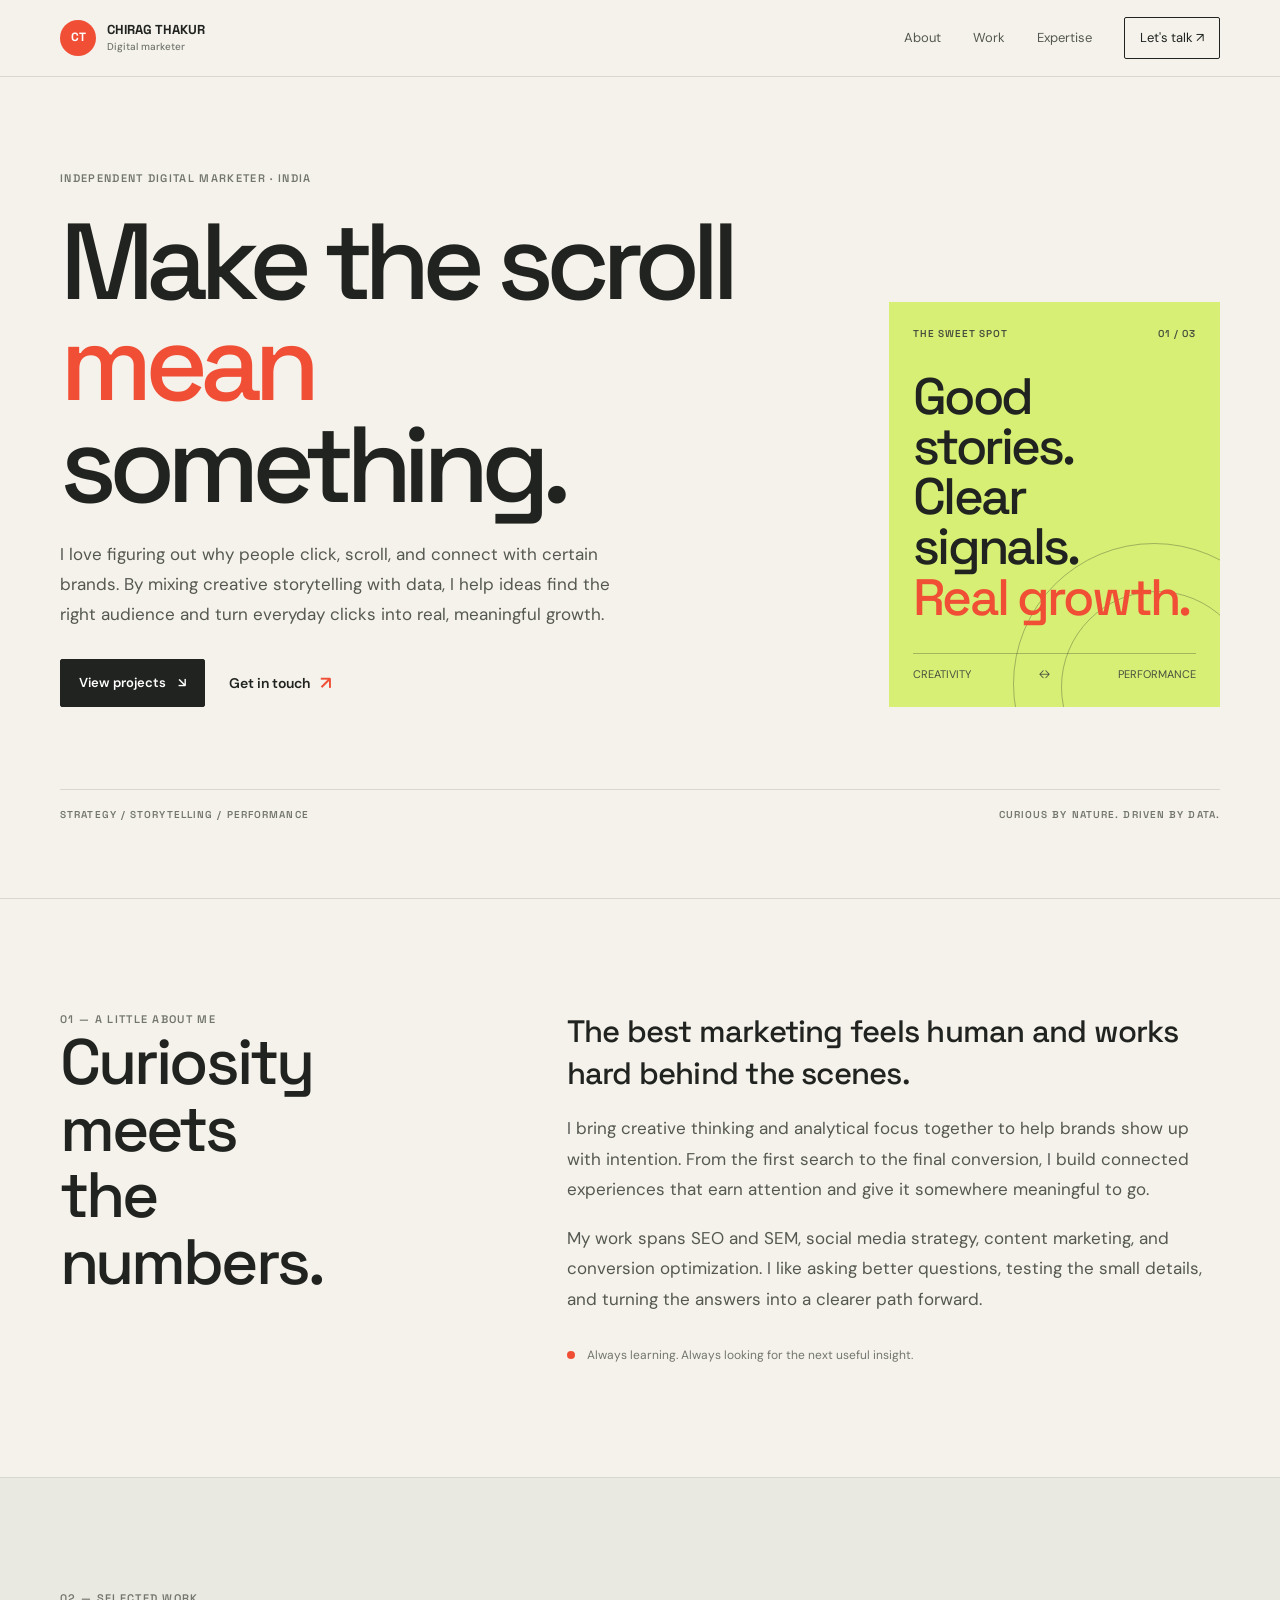
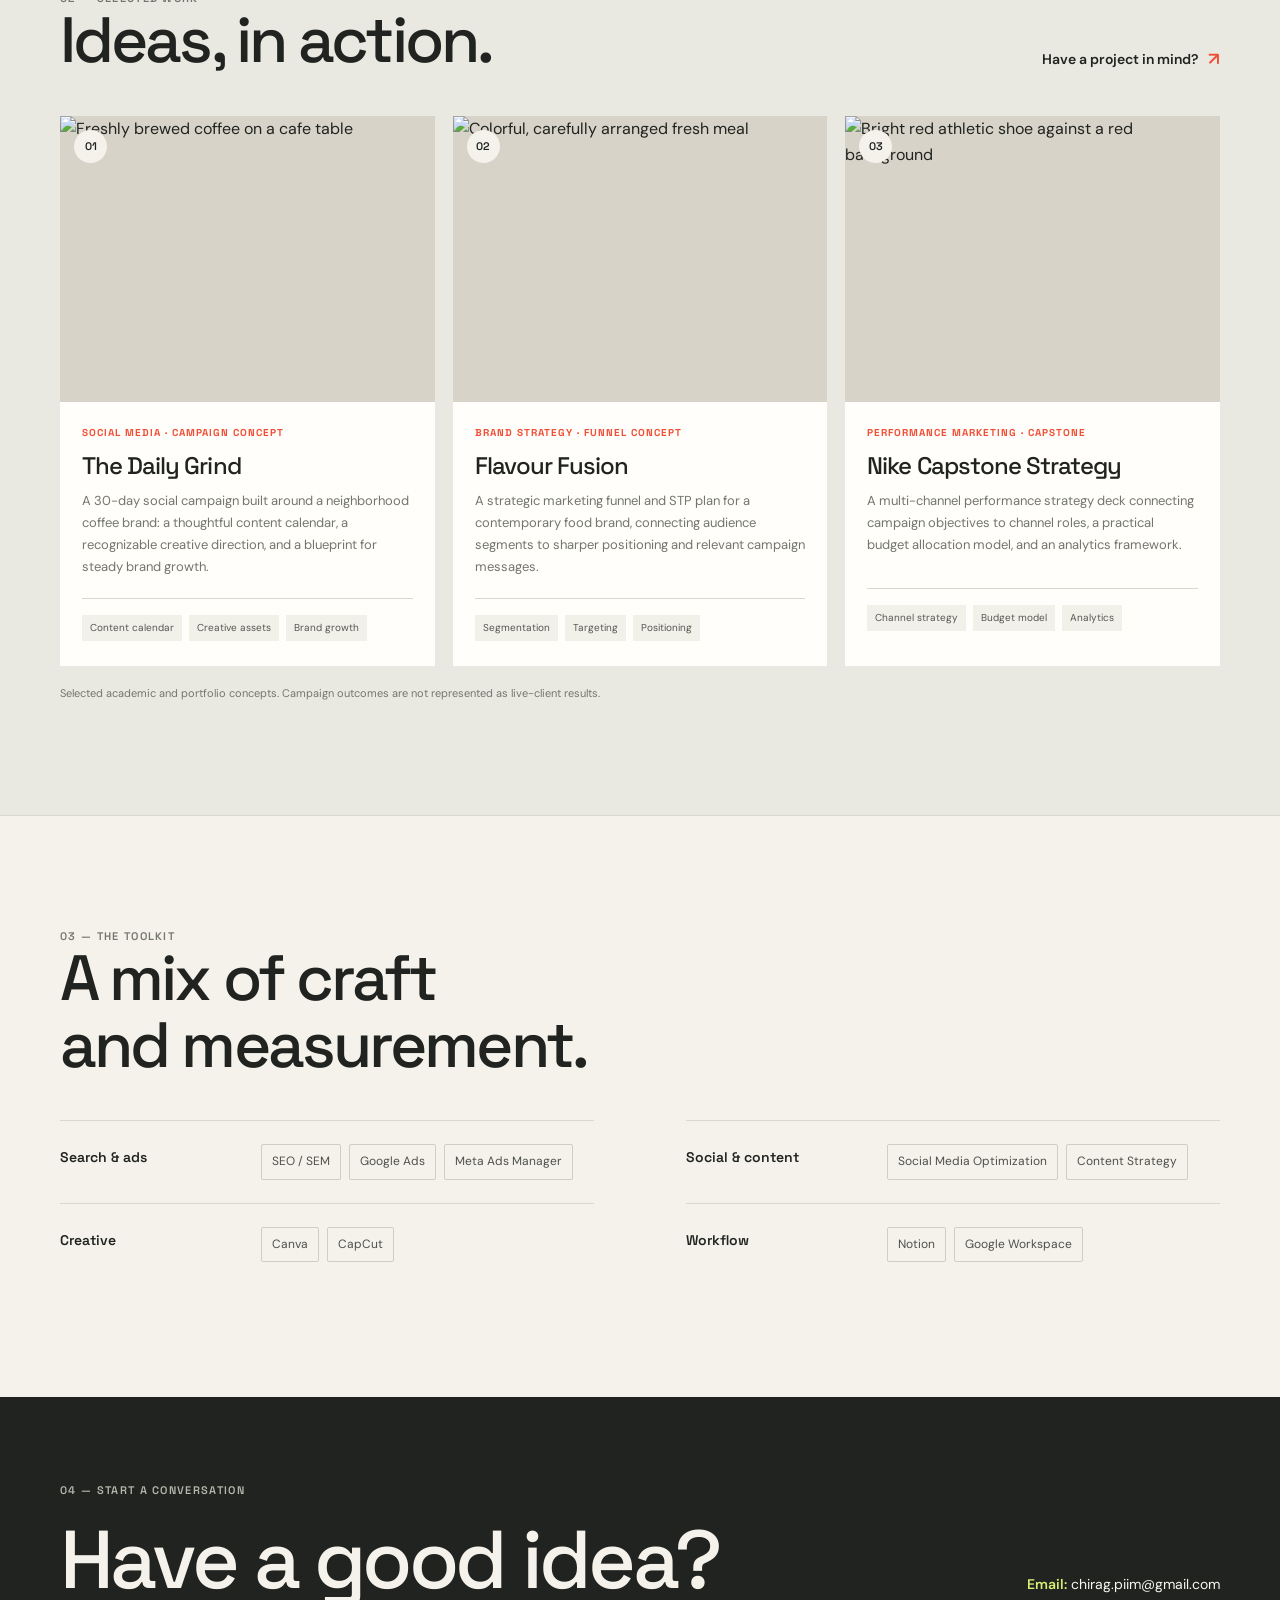
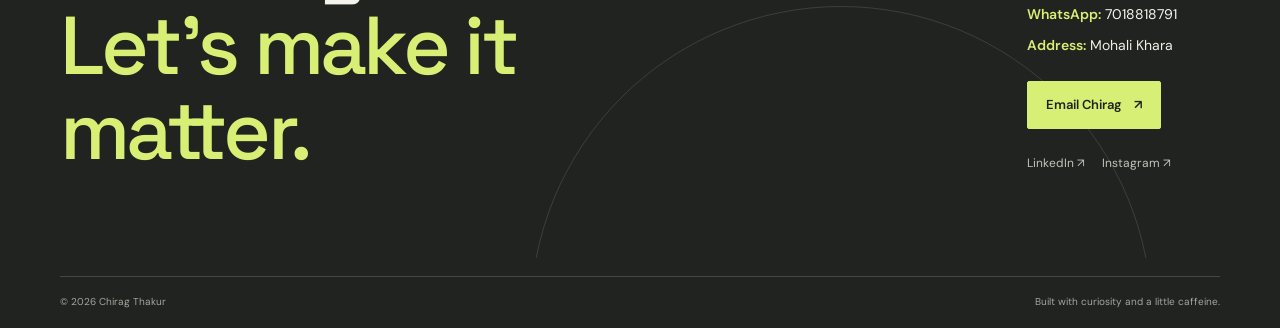
==== index (1).html @ 0dca386b "Add files via upload" ====
<!doctype html>
<html lang="en">
  <head>
    <meta charset="utf-8">
    <meta name="viewport" content="width=device-width, initial-scale=1">
    <meta name="theme-color" content="#f4f2eb">
    <meta name="description" content="Chirag Thakur blends creative storytelling and data to help brands find the right audience and grow.">
    <title>Chirag Thakur — Digital Marketer</title>
    <link rel="preconnect" href="https://fonts.googleapis.com">
    <link rel="preconnect" href="https://fonts.gstatic.com" crossorigin>
    <link href="https://fonts.googleapis.com/css2?family=DM+Sans:wght@400;500;600;700&family=Space+Grotesk:wght@400;500;600;700&display=swap" rel="stylesheet">
    <link rel="preconnect" href="https://images.unsplash.com">
    <style>
      :root {
        color-scheme: light;
        --paper: #f4f2eb;
        --ink: #20231f;
        --muted: #73766e;
        --line: #d9d8cf;
        --coral: #f04f36;
        --green: #d7ef75;
        --white: #fffefa;
        --display: "Space Grotesk", sans-serif;
        --body: "DM Sans", sans-serif;
      }

      * { box-sizing: border-box; }
      html { scroll-behavior: smooth; scroll-padding-top: 92px; }
      body { margin: 0; background: var(--paper); color: var(--ink); font-family: var(--body); font-size: 16px; line-height: 1.6; }
      a { color: inherit; text-decoration: none; }
      a:focus-visible { outline: 2px solid var(--coral); outline-offset: 5px; }
      img { display: block; width: 100%; }
      .wrap { width: min(1160px, calc(100% - 64px)); margin-inline: auto; }
      .eyebrow { margin: 0; color: var(--muted); font-family: var(--display); font-size: 11px; font-weight: 600; letter-spacing: .12em; text-transform: uppercase; }
      .section { padding-block: 112px; border-top: 1px solid var(--line); }
      .section-heading { display: flex; align-items: end; justify-content: space-between; gap: 24px; margin-bottom: 42px; }
      h2, h3, p { margin-top: 0; }
      h2 { margin-bottom: 0; font-family: var(--display); font-size: clamp(38px, 5.5vw, 64px); font-weight: 500; line-height: 1.04; letter-spacing: -.045em; }
      .text-link { display: inline-flex; align-items: center; gap: 10px; font-size: 14px; font-weight: 600; }
      .text-link span { color: var(--coral); font-size: 18px; transition: transform .2s ease; }
      .text-link:hover span { transform: translate(3px, -3px); }

      .site-header { position: sticky; z-index: 5; top: 0; border-bottom: 1px solid var(--line); background: rgb(244 242 235 / 94%); backdrop-filter: blur(14px); }
      .header-inner { min-height: 76px; display: flex; align-items: center; justify-content: space-between; gap: 32px; }
      .brand { display: inline-flex; align-items: center; gap: 11px; font-family: var(--display); font-size: 13px; font-weight: 700; line-height: 1.15; }
      .brand-mark { display: grid; width: 36px; aspect-ratio: 1; place-items: center; border-radius: 50%; background: var(--coral); color: white; font-size: 12px; }
      .brand-name { display: grid; gap: 3px; }
      .brand-name small { color: var(--muted); font-family: var(--body); font-size: 10px; font-weight: 500; }
      .nav { display: flex; align-items: center; gap: 32px; }
      .nav a { color: #555850; font-size: 13px; transition: color .2s ease; }
      .nav a:hover { color: var(--coral); }
      .nav .nav-contact { padding: 10px 15px; border: 1px solid var(--ink); border-radius: 2px; color: var(--ink); }
      .nav .nav-contact:hover { border-color: var(--coral); background: var(--coral); color: white; }

      .hero { padding-block: 93px 75px; }
      .hero-grid { display: grid; grid-template-columns: minmax(0, 1.38fr) minmax(250px, .62fr); align-items: end; gap: 8%; }
      .hero h1 { max-width: 740px; margin: 24px 0 24px; font-family: var(--display); font-size: clamp(58px, 8.5vw, 108px); font-weight: 500; line-height: .94; letter-spacing: -.075em; }
      .hero h1 em { color: var(--coral); font-style: normal; }
      .hero-copy { max-width: 570px; margin-bottom: 30px; color: #555850; font-size: 17px; line-height: 1.75; }
      .hero-actions { display: flex; flex-wrap: wrap; align-items: center; gap: 24px; }
      .button { display: inline-flex; min-height: 48px; align-items: center; justify-content: center; gap: 12px; padding: 0 18px; border: 1px solid var(--ink); border-radius: 2px; font-size: 13px; font-weight: 600; transition: background .2s ease, color .2s ease, border-color .2s ease; }
      .button-primary { border-color: var(--ink); background: var(--ink); color: white; }
      .button-primary:hover { border-color: var(--coral); background: var(--coral); }
      .hero-aside { position: relative; min-height: 330px; display: flex; flex-direction: column; justify-content: space-between; overflow: hidden; padding: 24px; background: var(--green); }
      .hero-aside::after { position: absolute; right: -75px; bottom: -118px; width: 280px; height: 280px; border: 1px solid rgb(32 35 31 / 30%); border-radius: 50%; content: ""; }
      .hero-aside::before { position: absolute; right: -33px; bottom: -76px; width: 190px; height: 190px; border: 1px solid rgb(32 35 31 / 30%); border-radius: 50%; content: ""; }
      .aside-top { position: relative; z-index: 1; display: flex; justify-content: space-between; color: #4a4f3d; font-family: var(--display); font-size: 10px; font-weight: 600; letter-spacing: .08em; }
      .orbit-copy { position: relative; z-index: 1; margin: 30px 0; font-family: var(--display); font-size: clamp(36px, 4vw, 52px); font-weight: 500; line-height: .98; letter-spacing: -.055em; }
      .orbit-copy span { color: var(--coral); }
      .aside-bottom { position: relative; z-index: 1; display: flex; align-items: center; justify-content: space-between; gap: 12px; border-top: 1px solid rgb(32 35 31 / 28%); padding-top: 12px; color: #4a4f3d; font-size: 11px; }
      .hero-foot { display: flex; justify-content: space-between; gap: 20px; margin-top: 82px; padding-top: 17px; border-top: 1px solid var(--line); color: var(--muted); font-family: var(--display); font-size: 10px; font-weight: 600; letter-spacing: .11em; }
      .hero-foot span:last-child { text-align: right; }

      .about-grid { display: grid; grid-template-columns: .72fr 1.28fr; gap: 12%; }
      .about-copy { max-width: 650px; }
      .about-copy p { margin-bottom: 18px; color: #555850; font-size: 17px; line-height: 1.8; }
      .about-copy p:first-child { color: var(--ink); font-family: var(--display); font-size: clamp(23px, 2.6vw, 31px); font-weight: 500; line-height: 1.35; letter-spacing: -.025em; }
      .about-note { display: flex; align-items: center; gap: 12px; margin-top: 31px; color: var(--muted); font-size: 12px; }
      .about-note i { width: 8px; height: 8px; border-radius: 50%; background: var(--coral); }

      .projects { background: #eae9e1; }
      .project-grid { display: grid; grid-template-columns: repeat(3, minmax(0, 1fr)); gap: 18px; }
      .project-card { min-width: 0; background: var(--white); }
      .project-image { position: relative; overflow: hidden; aspect-ratio: 1.31; background: #d7d3c8; }
      .project-image img { height: 100%; object-fit: cover; transition: transform .55s cubic-bezier(.2,.75,.3,1); }
      .project-card:hover .project-image img { transform: scale(1.04); }
      .project-index { position: absolute; top: 14px; left: 14px; display: grid; width: 33px; aspect-ratio: 1; place-items: center; border-radius: 50%; background: var(--paper); font-family: var(--display); font-size: 11px; font-weight: 600; }
      .project-content { padding: 23px 22px 25px; }
      .project-type { margin: 0 0 11px; color: var(--coral); font-family: var(--display); font-size: 10px; font-weight: 700; letter-spacing: .1em; text-transform: uppercase; }
      .project-content h3 { margin-bottom: 9px; font-family: var(--display); font-size: 24px; font-weight: 500; line-height: 1.2; letter-spacing: -.04em; }
      .project-content > p:not(.project-type) { min-height: 78px; margin-bottom: 20px; color: var(--muted); font-size: 13px; line-height: 1.7; }
      .project-tags { display: flex; flex-wrap: wrap; gap: 7px; padding-top: 16px; border-top: 1px solid var(--line); }
      .project-tags span { padding: 5px 8px; background: #f1f0e9; color: #555850; font-size: 10px; }
      .project-disclaimer { margin: 19px 0 0; color: var(--muted); font-size: 11px; }

      .skills-grid { display: grid; grid-template-columns: repeat(2, minmax(0, 1fr)); column-gap: 8%; }
      .skill-group { display: grid; grid-template-columns: minmax(115px, .55fr) 1fr; gap: 18px; padding: 23px 0; border-top: 1px solid var(--line); }
      .skill-group h3 { margin: 2px 0 0; font-family: var(--display); font-size: 14px; font-weight: 600; }
      .skill-tags { display: flex; flex-wrap: wrap; gap: 8px; }
      .skill-tags span { padding: 7px 10px; border: 1px solid #cecec5; border-radius: 2px; color: #4d5149; font-size: 12px; }

      .contact { position: relative; overflow: hidden; padding-block: 85px; background: var(--ink); color: var(--paper); }
      .contact-inner { position: relative; z-index: 1; display: grid; grid-template-columns: 1fr auto; align-items: end; gap: 40px; }
      .contact .eyebrow { color: #b5b8ad; }
      .contact h2 { max-width: 720px; margin-top: 18px; font-size: clamp(46px, 7vw, 82px); }
      .contact h2 em { color: var(--green); font-style: normal; }
      .contact-side { display: grid; justify-items: start; gap: 25px; }
      .contact-details { display: grid; gap: 8px; color: #edf0e5; font-size: 14px; }
      .contact-details p { margin: 0; }
      .contact-details strong { color: var(--green); font-weight: 600; }
      .contact-details a { color: #f7f8f1; }
      .contact-details a:hover { color: var(--green); }
      .contact .button { border-color: var(--green); background: var(--green); color: var(--ink); }
      .contact .button:hover { border-color: white; background: white; }
      .social-links { display: flex; gap: 17px; }
      .social-links a { color: #c1c3bb; font-size: 12px; }
      .social-links a:hover { color: var(--green); }
      .contact::after { position: absolute; right: 10%; bottom: -370px; width: 620px; height: 620px; border: 1px solid rgb(244 242 235 / 13%); border-radius: 50%; content: ""; }
      .site-footer { padding-block: 18px; background: var(--ink); color: #a4a79f; }
      .footer-inner { display: flex; justify-content: space-between; gap: 20px; border-top: 1px solid #454841; padding-top: 17px; font-size: 10px; }
      .footer-inner p { margin-bottom: 0; }

      @media (max-width: 800px) {
        .wrap { width: min(100% - 40px, 620px); }
        .section { padding-block: 82px; }
        .hero { padding-top: 72px; }
        .hero-grid { grid-template-columns: 1fr; gap: 48px; }
        .hero-aside { min-height: 250px; }
        .hero-foot { margin-top: 57px; }
        .about-grid { grid-template-columns: 1fr; gap: 30px; }
        .project-grid { grid-template-columns: 1fr; gap: 16px; }
        .project-card { display: grid; grid-template-columns: .9fr 1.1fr; }
        .project-image { height: 100%; min-height: 250px; aspect-ratio: auto; }
        .project-content > p:not(.project-type) { min-height: 0; }
        .skills-grid { column-gap: 28px; }
        .skill-group { grid-template-columns: 1fr; gap: 12px; }
        .contact-inner { grid-template-columns: 1fr; gap: 32px; }
      }

      @media (max-width: 540px) {
        .wrap { width: calc(100% - 36px); }
        .header-inner { min-height: 68px; }
        .nav { gap: 16px; }
        .nav a { font-size: 11px; }
        .nav a:nth-child(1), .nav a:nth-child(2) { display: none; }
        .nav .nav-contact { padding: 8px 11px; }
        .hero { padding-top: 59px; }
        .hero h1 { font-size: clamp(55px, 15vw, 76px); }
        .hero-copy { font-size: 15px; }
        .hero-foot { font-size: 8px; }
        .section-heading { align-items: start; flex-direction: column; gap: 17px; margin-bottom: 29px; }
        .project-card { grid-template-columns: 1fr; }
        .project-image { min-height: 0; aspect-ratio: 1.5; }
        .project-content { padding: 19px; }
        .skills-grid { grid-template-columns: 1fr; }
        .skill-group { grid-template-columns: minmax(100px, .55fr) 1fr; gap: 14px; }
        .contact { padding-block: 68px; }
        .footer-inner { flex-direction: column; gap: 6px; }
      }

      @media (prefers-reduced-motion: reduce) {
        *, *::before, *::after { scroll-behavior: auto !important; transition-duration: .01ms !important; }
      }
    </style>
  </head>
  <body>
    <header class="site-header">
      <div class="wrap header-inner">
        <a class="brand" href="#top" aria-label="Chirag Thakur, home">
          <span class="brand-mark">CT</span>
          <span class="brand-name">CHIRAG THAKUR<small>Digital marketer</small></span>
        </a>
        <nav class="nav" aria-label="Main navigation">
          <a href="#about">About</a>
          <a href="#work">Work</a>
          <a href="#skills">Expertise</a>
          <a class="nav-contact" href="#contact">Let's talk <span aria-hidden="true">↗</span></a>
        </nav>
      </div>
    </header>

    <main id="top">
      <section class="wrap hero" aria-labelledby="hero-title">
        <div class="hero-grid">
          <div>
            <p class="eyebrow">Independent digital marketer · India</p>
            <h1 id="hero-title">Make the scroll <em>mean</em> something.</h1>
            <p class="hero-copy">I love figuring out why people click, scroll, and connect with certain brands. By mixing creative storytelling with data, I help ideas find the right audience and turn everyday clicks into real, meaningful growth.</p>
            <div class="hero-actions">
              <a class="button button-primary" href="#work">View projects <span aria-hidden="true">↘</span></a>
              <a class="text-link" href="#contact">Get in touch <span aria-hidden="true">↗</span></a>
            </div>
          </div>
          <aside class="hero-aside" aria-label="Creative strategy and measurable growth">
            <div class="aside-top"><span>THE SWEET SPOT</span><span>01 / 03</span></div>
            <p class="orbit-copy">Good stories.<br>Clear signals.<br><span>Real growth.</span></p>
            <div class="aside-bottom"><span>CREATIVITY</span><span>↔</span><span>PERFORMANCE</span></div>
          </aside>
        </div>
        <div class="hero-foot"><span>STRATEGY / STORYTELLING / PERFORMANCE</span><span>CURIOUS BY NATURE. DRIVEN BY DATA.</span></div>
      </section>

      <section class="section" id="about" aria-labelledby="about-title">
        <div class="wrap about-grid">
          <div>
            <p class="eyebrow">01 — A little about me</p>
            <h2 id="about-title">Curiosity meets<br>the numbers.</h2>
          </div>
          <div class="about-copy">
            <p>The best marketing feels human and works hard behind the scenes.</p>
            <p>I bring creative thinking and analytical focus together to help brands show up with intention. From the first search to the final conversion, I build connected experiences that earn attention and give it somewhere meaningful to go.</p>
            <p>My work spans SEO and SEM, social media strategy, content marketing, and conversion optimization. I like asking better questions, testing the small details, and turning the answers into a clearer path forward.</p>
            <div class="about-note"><i aria-hidden="true"></i> Always learning. Always looking for the next useful insight.</div>
          </div>
        </div>
      </section>

      <section class="section projects" id="work" aria-labelledby="work-title">
        <div class="wrap">
          <div class="section-heading">
            <div><p class="eyebrow">02 — Selected work</p><h2 id="work-title">Ideas, in action.</h2></div>
            <a class="text-link" href="#contact">Have a project in mind? <span aria-hidden="true">↗</span></a>
          </div>
          <div class="project-grid">
            <article class="project-card">
              <div class="project-image">
                <img src="https://images.unsplash.com/photo-1442512595331-e89e73853f31?auto=format&amp;fit=crop&amp;w=1000&amp;q=85" alt="Freshly brewed coffee on a cafe table" loading="lazy">
                <span class="project-index">01</span>
              </div>
              <div class="project-content">
                <p class="project-type">Social media · Campaign concept</p>
                <h3>The Daily Grind</h3>
                <p>A 30-day social campaign built around a neighborhood coffee brand: a thoughtful content calendar, a recognizable creative direction, and a blueprint for steady brand growth.</p>
                <div class="project-tags"><span>Content calendar</span><span>Creative assets</span><span>Brand growth</span></div>
              </div>
            </article>
            <article class="project-card">
              <div class="project-image">
                <img src="https://images.unsplash.com/photo-1546069901-ba9599a7e63c?auto=format&amp;fit=crop&amp;w=1000&amp;q=85" alt="Colorful, carefully arranged fresh meal" loading="lazy">
                <span class="project-index">02</span>
              </div>
              <div class="project-content">
                <p class="project-type">Brand strategy · Funnel concept</p>
                <h3>Flavour Fusion</h3>
                <p>A strategic marketing funnel and STP plan for a contemporary food brand, connecting audience segments to sharper positioning and relevant campaign messages.</p>
                <div class="project-tags"><span>Segmentation</span><span>Targeting</span><span>Positioning</span></div>
              </div>
            </article>
            <article class="project-card">
              <div class="project-image">
                <img src="https://images.unsplash.com/photo-1542291026-7eec264c27ff?auto=format&amp;fit=crop&amp;w=1000&amp;q=85" alt="Bright red athletic shoe against a red background" loading="lazy">
                <span class="project-index">03</span>
              </div>
              <div class="project-content">
                <p class="project-type">Performance marketing · Capstone</p>
                <h3>Nike Capstone Strategy</h3>
                <p>A multi-channel performance strategy deck connecting campaign objectives to channel roles, a practical budget allocation model, and an analytics framework.</p>
                <div class="project-tags"><span>Channel strategy</span><span>Budget model</span><span>Analytics</span></div>
              </div>
            </article>
          </div>
          <p class="project-disclaimer">Selected academic and portfolio concepts. Campaign outcomes are not represented as live-client results.</p>
        </div>
      </section>

      <section class="section" id="skills" aria-labelledby="skills-title">
        <div class="wrap">
          <div class="section-heading">
            <div><p class="eyebrow">03 — The toolkit</p><h2 id="skills-title">A mix of craft<br>and measurement.</h2></div>
          </div>
          <div class="skills-grid">
            <div class="skill-group"><h3>Search &amp; ads</h3><div class="skill-tags"><span>SEO / SEM</span><span>Google Ads</span><span>Meta Ads Manager</span></div></div>
            <div class="skill-group"><h3>Social &amp; content</h3><div class="skill-tags"><span>Social Media Optimization</span><span>Content Strategy</span></div></div>
            <div class="skill-group"><h3>Creative</h3><div class="skill-tags"><span>Canva</span><span>CapCut</span></div></div>
            <div class="skill-group"><h3>Workflow</h3><div class="skill-tags"><span>Notion</span><span>Google Workspace</span></div></div>
          </div>
        </div>
      </section>

      <section class="contact" id="contact" aria-labelledby="contact-title">
        <div class="wrap contact-inner">
          <div>
            <p class="eyebrow">04 — Start a conversation</p>
            <h2 id="contact-title">Have a good idea?<br><em>Let's make it matter.</em></h2>
          </div>
          <div class="contact-side">
            <div class="contact-details" aria-label="Contact details">
              <p><strong>Email:</strong> <a href="mailto:chirag.piim@gmail.com">chirag.piim@gmail.com</a></p>
              <p><strong>WhatsApp:</strong> <a href="https://wa.me/917018818791" target="_blank" rel="noreferrer">7018818791</a></p>
              <p><strong>Address:</strong> Mohali Khara</p>
            </div>
            <a class="button" href="mailto:chirag.piim@gmail.com">Email Chirag <span aria-hidden="true">↗</span></a>
            <div class="social-links" aria-label="Social profiles">
              <a href="https://www.linkedin.com/" target="_blank" rel="noreferrer">LinkedIn ↗</a>
              <a href="https://www.instagram.com/" target="_blank" rel="noreferrer">Instagram ↗</a>
            </div>
          </div>
        </div>
      </section>
    </main>

    <footer class="site-footer">
      <div class="wrap footer-inner"><p>© <span id="year">2026</span> Chirag Thakur</p><p>Built with curiosity and a little caffeine.</p></div>
    </footer>
  </body>
</html>
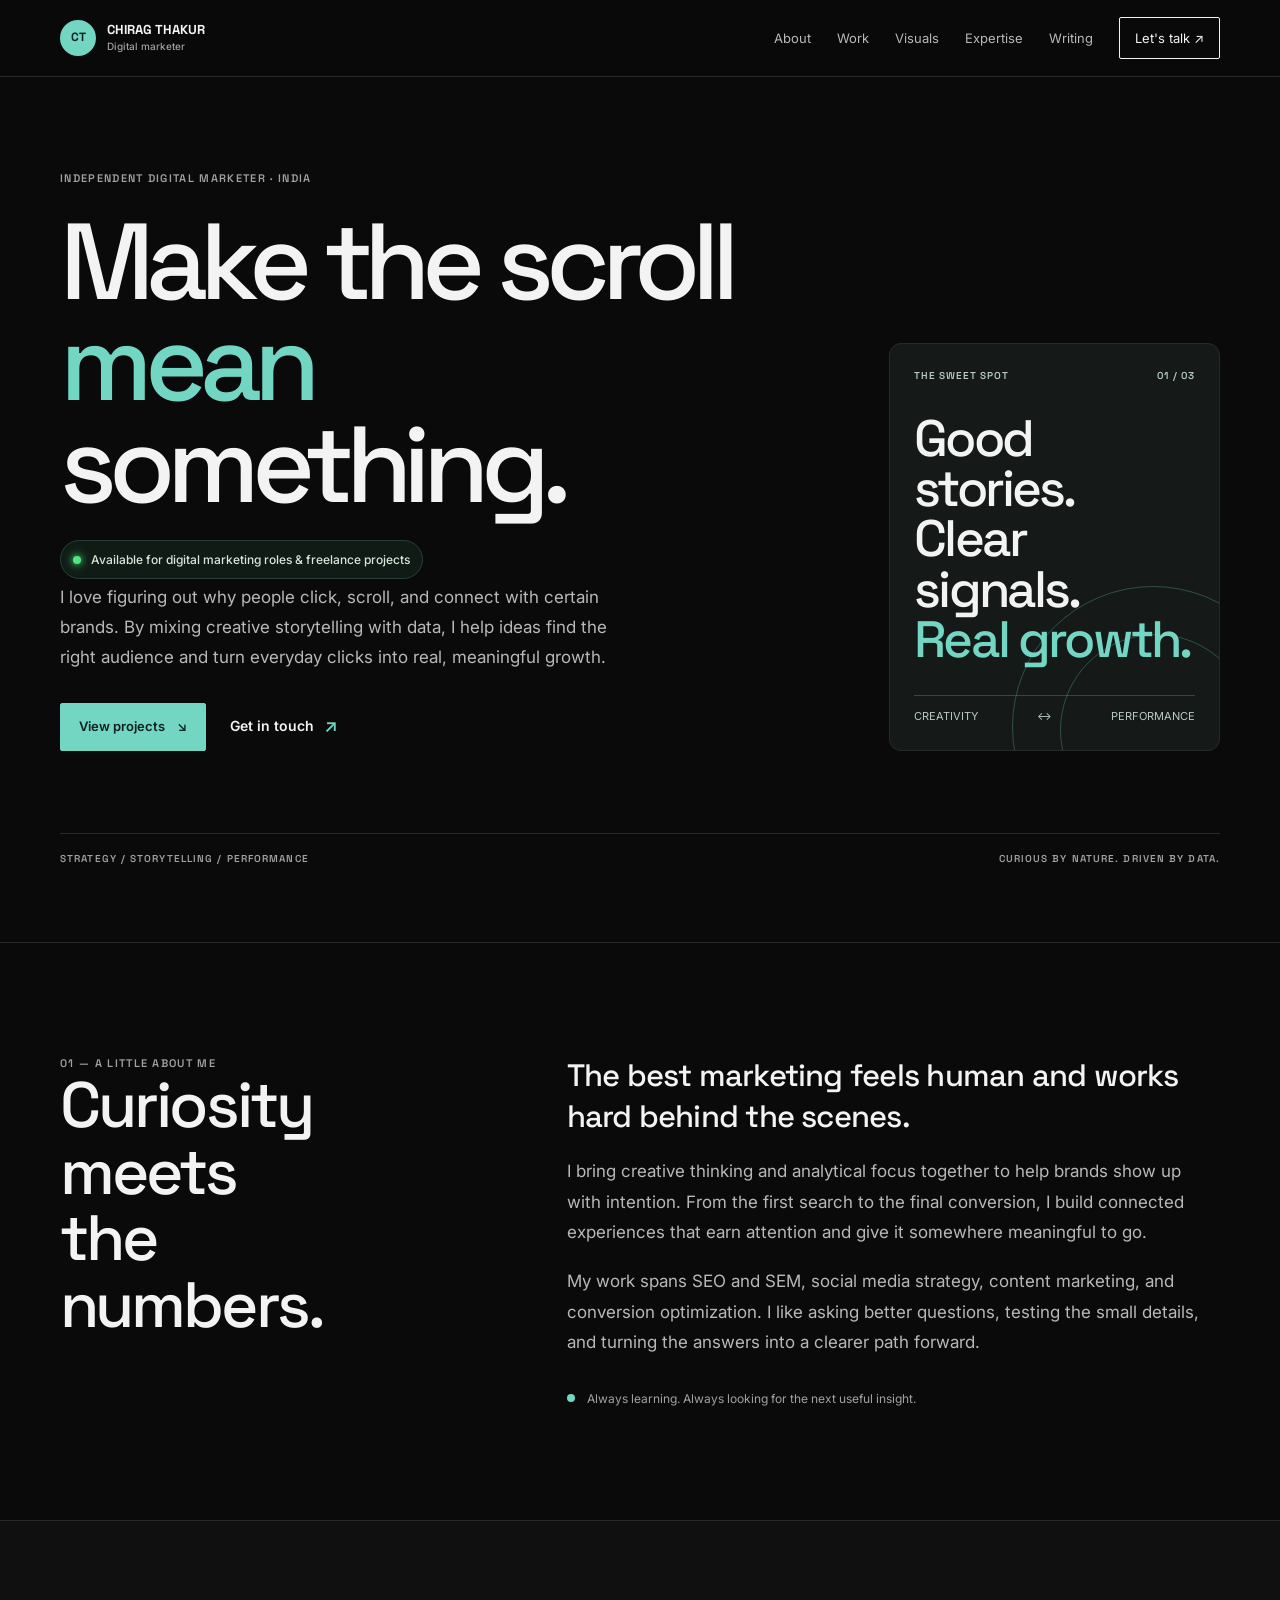
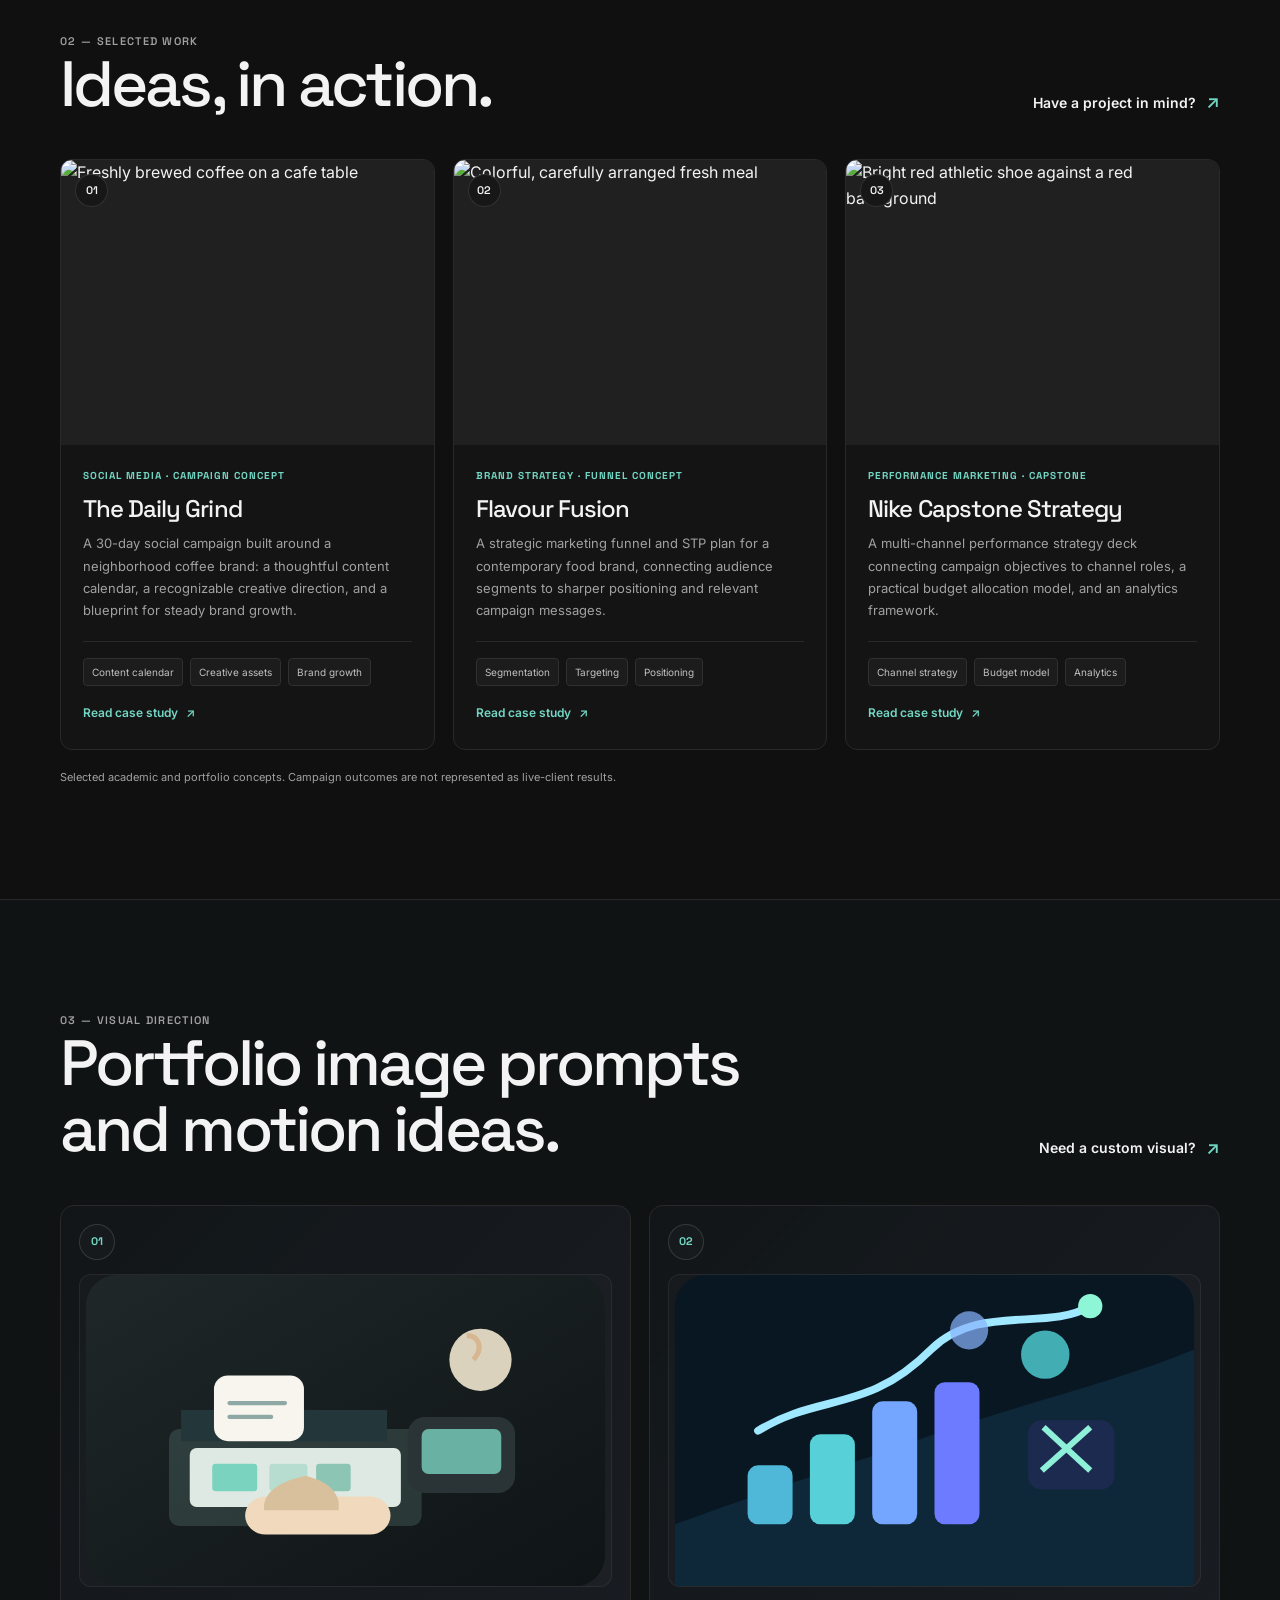
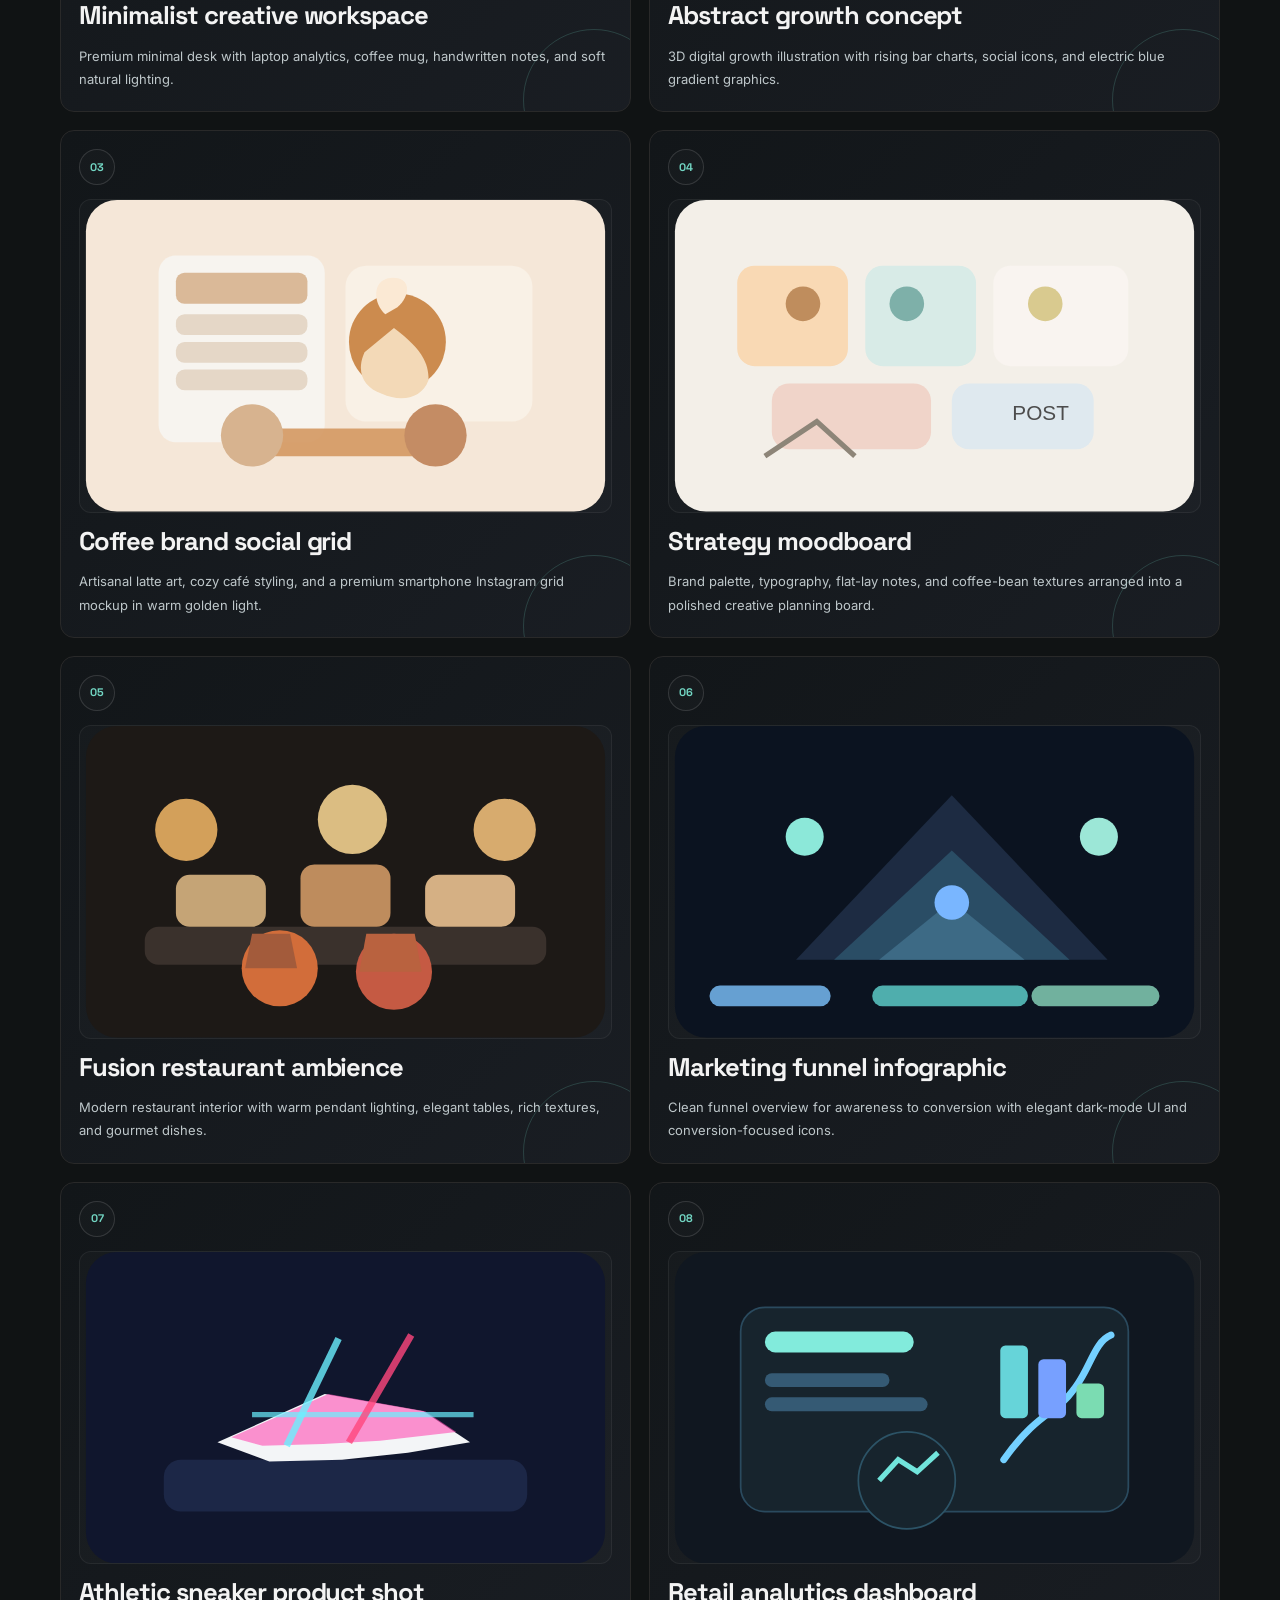
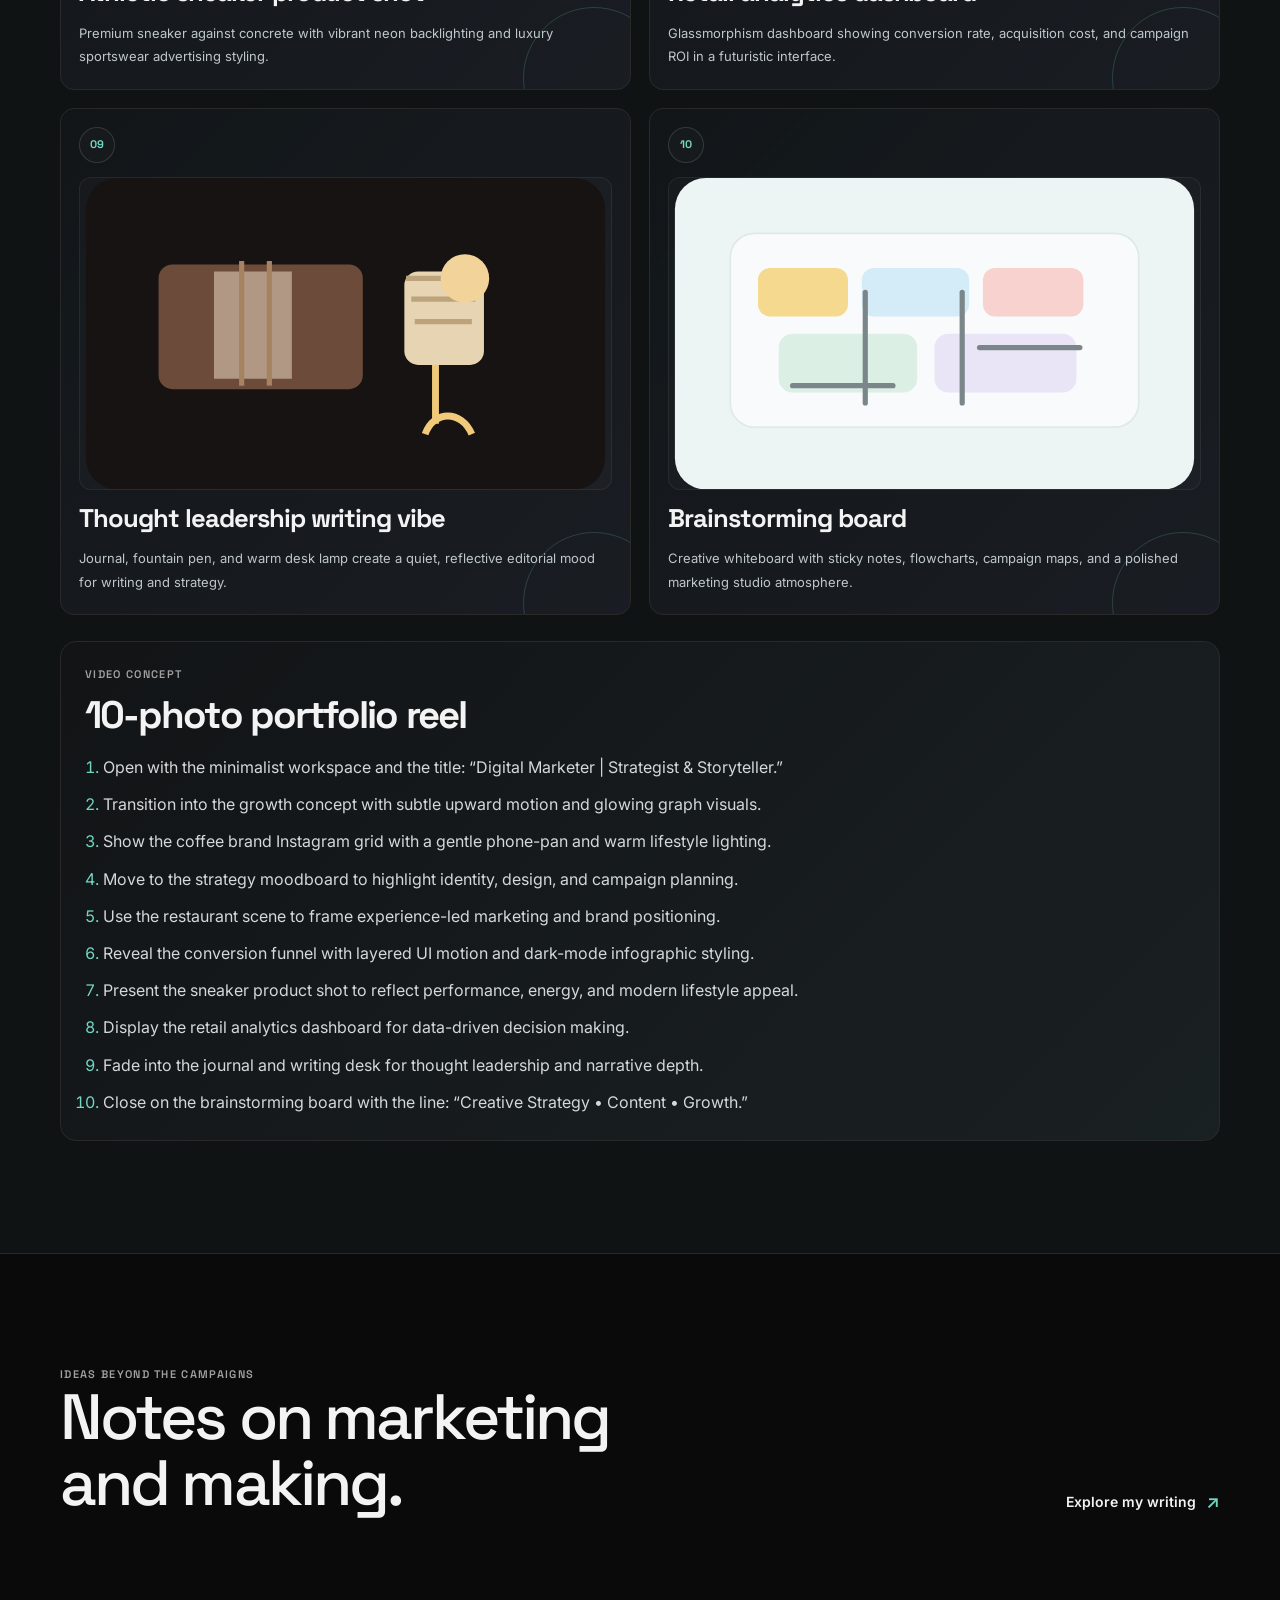
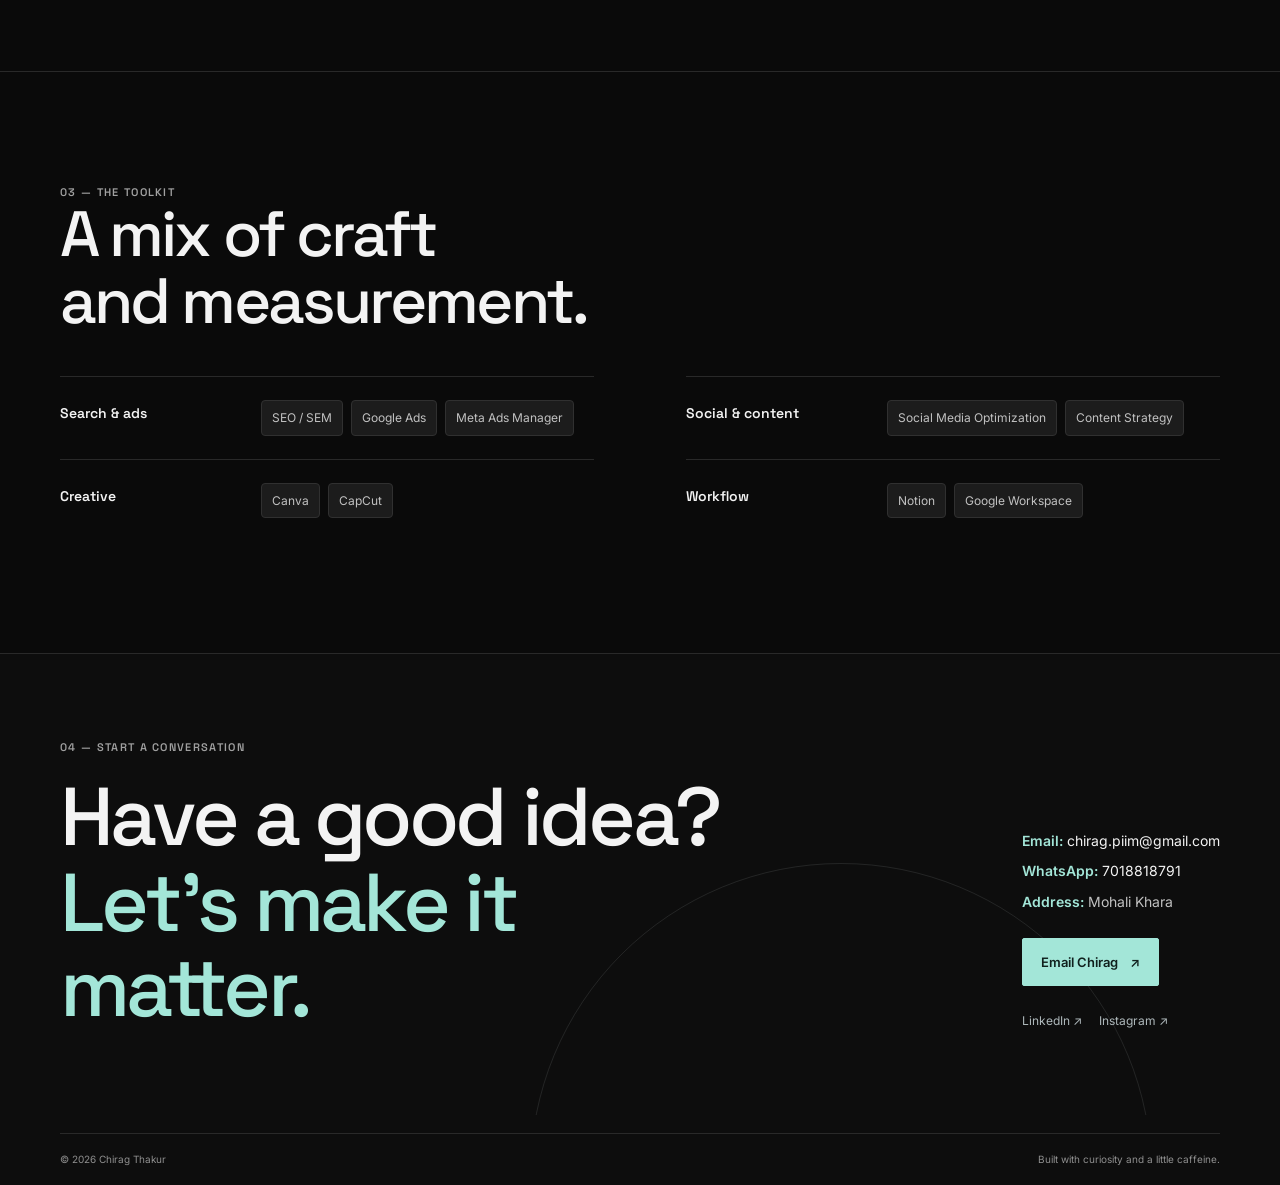
==== commit be08f06e: "Add files via upload" ====
--- a/index (1).html
+++ b/index (1).html
@@ -3,32 +3,32 @@
   <head>
     <meta charset="utf-8">
     <meta name="viewport" content="width=device-width, initial-scale=1">
-    <meta name="theme-color" content="#f4f2eb">
+    <meta name="theme-color" content="#0a0a0a">
     <meta name="description" content="Chirag Thakur blends creative storytelling and data to help brands find the right audience and grow.">
     <title>Chirag Thakur — Digital Marketer</title>
     <link rel="preconnect" href="https://fonts.googleapis.com">
     <link rel="preconnect" href="https://fonts.gstatic.com" crossorigin>
-    <link href="https://fonts.googleapis.com/css2?family=DM+Sans:wght@400;500;600;700&family=Space+Grotesk:wght@400;500;600;700&display=swap" rel="stylesheet">
+    <link href="https://fonts.googleapis.com/css2?family=Inter:wght@400;500;600;700&family=Space+Grotesk:wght@400;500;600;700&display=swap" rel="stylesheet">
     <link rel="preconnect" href="https://images.unsplash.com">
     <style>
       :root {
-        color-scheme: light;
-        --paper: #f4f2eb;
-        --ink: #20231f;
-        --muted: #73766e;
-        --line: #d9d8cf;
-        --coral: #f04f36;
-        --green: #d7ef75;
-        --white: #fffefa;
+        color-scheme: dark;
+        --paper: #121416;
+        --ink: #edf1f2;
+        --muted: #a0a9ad;
+        --line: #30383b;
+        --accent: #72d6c3;
+        --accent-soft: #a3e6d8;
+        --white: #1b2022;
         --display: "Space Grotesk", sans-serif;
-        --body: "DM Sans", sans-serif;
+        --body: "Inter", sans-serif;
       }
 
       * { box-sizing: border-box; }
       html { scroll-behavior: smooth; scroll-padding-top: 92px; }
       body { margin: 0; background: var(--paper); color: var(--ink); font-family: var(--body); font-size: 16px; line-height: 1.6; }
       a { color: inherit; text-decoration: none; }
-      a:focus-visible { outline: 2px solid var(--coral); outline-offset: 5px; }
+      a:focus-visible { outline: 2px solid var(--accent); outline-offset: 5px; }
       img { display: block; width: 100%; }
       .wrap { width: min(1160px, calc(100% - 64px)); margin-inline: auto; }
       .eyebrow { margin: 0; color: var(--muted); font-family: var(--display); font-size: 11px; font-weight: 600; letter-spacing: .12em; text-transform: uppercase; }
@@ -37,88 +37,101 @@
       h2, h3, p { margin-top: 0; }
       h2 { margin-bottom: 0; font-family: var(--display); font-size: clamp(38px, 5.5vw, 64px); font-weight: 500; line-height: 1.04; letter-spacing: -.045em; }
       .text-link { display: inline-flex; align-items: center; gap: 10px; font-size: 14px; font-weight: 600; }
-      .text-link span { color: var(--coral); font-size: 18px; transition: transform .2s ease; }
+      .text-link span { color: var(--accent); font-size: 18px; transition: transform .2s ease; }
       .text-link:hover span { transform: translate(3px, -3px); }
 
-      .site-header { position: sticky; z-index: 5; top: 0; border-bottom: 1px solid var(--line); background: rgb(244 242 235 / 94%); backdrop-filter: blur(14px); }
+      .site-header { position: sticky; z-index: 5; top: 0; border-bottom: 1px solid var(--line); background: rgb(18 20 22 / 94%); backdrop-filter: blur(14px); }
       .header-inner { min-height: 76px; display: flex; align-items: center; justify-content: space-between; gap: 32px; }
       .brand { display: inline-flex; align-items: center; gap: 11px; font-family: var(--display); font-size: 13px; font-weight: 700; line-height: 1.15; }
-      .brand-mark { display: grid; width: 36px; aspect-ratio: 1; place-items: center; border-radius: 50%; background: var(--coral); color: white; font-size: 12px; }
+      .brand-mark { display: grid; width: 36px; aspect-ratio: 1; place-items: center; border-radius: 50%; background: var(--accent); color: #10201d; font-size: 12px; }
       .brand-name { display: grid; gap: 3px; }
       .brand-name small { color: var(--muted); font-family: var(--body); font-size: 10px; font-weight: 500; }
       .nav { display: flex; align-items: center; gap: 32px; }
-      .nav a { color: #555850; font-size: 13px; transition: color .2s ease; }
-      .nav a:hover { color: var(--coral); }
+      .nav a { color: #b8c0c3; font-size: 13px; transition: color .2s ease; }
+      .nav a:hover { color: var(--accent); }
       .nav .nav-contact { padding: 10px 15px; border: 1px solid var(--ink); border-radius: 2px; color: var(--ink); }
-      .nav .nav-contact:hover { border-color: var(--coral); background: var(--coral); color: white; }
+      .nav .nav-contact:hover { border-color: var(--accent); background: var(--accent); color: #10201d; }
 
       .hero { padding-block: 93px 75px; }
       .hero-grid { display: grid; grid-template-columns: minmax(0, 1.38fr) minmax(250px, .62fr); align-items: end; gap: 8%; }
       .hero h1 { max-width: 740px; margin: 24px 0 24px; font-family: var(--display); font-size: clamp(58px, 8.5vw, 108px); font-weight: 500; line-height: .94; letter-spacing: -.075em; }
-      .hero h1 em { color: var(--coral); font-style: normal; }
-      .hero-copy { max-width: 570px; margin-bottom: 30px; color: #555850; font-size: 17px; line-height: 1.75; }
+      .hero h1 em { color: var(--accent); font-style: normal; }
+      .hero-copy { max-width: 570px; margin-bottom: 30px; color: #b8c0c3; font-size: 17px; line-height: 1.75; }
       .hero-actions { display: flex; flex-wrap: wrap; align-items: center; gap: 24px; }
       .button { display: inline-flex; min-height: 48px; align-items: center; justify-content: center; gap: 12px; padding: 0 18px; border: 1px solid var(--ink); border-radius: 2px; font-size: 13px; font-weight: 600; transition: background .2s ease, color .2s ease, border-color .2s ease; }
-      .button-primary { border-color: var(--ink); background: var(--ink); color: white; }
-      .button-primary:hover { border-color: var(--coral); background: var(--coral); }
-      .hero-aside { position: relative; min-height: 330px; display: flex; flex-direction: column; justify-content: space-between; overflow: hidden; padding: 24px; background: var(--green); }
-      .hero-aside::after { position: absolute; right: -75px; bottom: -118px; width: 280px; height: 280px; border: 1px solid rgb(32 35 31 / 30%); border-radius: 50%; content: ""; }
-      .hero-aside::before { position: absolute; right: -33px; bottom: -76px; width: 190px; height: 190px; border: 1px solid rgb(32 35 31 / 30%); border-radius: 50%; content: ""; }
-      .aside-top { position: relative; z-index: 1; display: flex; justify-content: space-between; color: #4a4f3d; font-family: var(--display); font-size: 10px; font-weight: 600; letter-spacing: .08em; }
+      .button-primary { border-color: var(--accent); background: var(--accent); color: #10201d; }
+      .button-primary:hover { border-color: var(--accent-soft); background: var(--accent-soft); }
+      .hero-aside { position: relative; min-height: 330px; display: flex; flex-direction: column; justify-content: space-between; overflow: hidden; padding: 24px; border: 1px solid var(--line); border-radius: 12px; background: #1b2526; }
+      .hero-aside::after { position: absolute; right: -75px; bottom: -118px; width: 280px; height: 280px; border: 1px solid rgb(114 214 195 / 28%); border-radius: 50%; content: ""; }
+      .hero-aside::before { position: absolute; right: -33px; bottom: -76px; width: 190px; height: 190px; border: 1px solid rgb(114 214 195 / 28%); border-radius: 50%; content: ""; }
+      .aside-top { position: relative; z-index: 1; display: flex; justify-content: space-between; color: #b8c9c5; font-family: var(--display); font-size: 10px; font-weight: 600; letter-spacing: .08em; }
       .orbit-copy { position: relative; z-index: 1; margin: 30px 0; font-family: var(--display); font-size: clamp(36px, 4vw, 52px); font-weight: 500; line-height: .98; letter-spacing: -.055em; }
-      .orbit-copy span { color: var(--coral); }
-      .aside-bottom { position: relative; z-index: 1; display: flex; align-items: center; justify-content: space-between; gap: 12px; border-top: 1px solid rgb(32 35 31 / 28%); padding-top: 12px; color: #4a4f3d; font-size: 11px; }
+      .orbit-copy span { color: var(--accent); }
+      .aside-bottom { position: relative; z-index: 1; display: flex; align-items: center; justify-content: space-between; gap: 12px; border-top: 1px solid rgb(237 241 242 / 18%); padding-top: 12px; color: #b8c9c5; font-size: 11px; }
       .hero-foot { display: flex; justify-content: space-between; gap: 20px; margin-top: 82px; padding-top: 17px; border-top: 1px solid var(--line); color: var(--muted); font-family: var(--display); font-size: 10px; font-weight: 600; letter-spacing: .11em; }
       .hero-foot span:last-child { text-align: right; }
 
       .about-grid { display: grid; grid-template-columns: .72fr 1.28fr; gap: 12%; }
       .about-copy { max-width: 650px; }
-      .about-copy p { margin-bottom: 18px; color: #555850; font-size: 17px; line-height: 1.8; }
+      .about-copy p { margin-bottom: 18px; color: #b8c0c3; font-size: 17px; line-height: 1.8; }
       .about-copy p:first-child { color: var(--ink); font-family: var(--display); font-size: clamp(23px, 2.6vw, 31px); font-weight: 500; line-height: 1.35; letter-spacing: -.025em; }
       .about-note { display: flex; align-items: center; gap: 12px; margin-top: 31px; color: var(--muted); font-size: 12px; }
-      .about-note i { width: 8px; height: 8px; border-radius: 50%; background: var(--coral); }
-
-      .projects { background: #eae9e1; }
+      .about-note i { width: 8px; height: 8px; border-radius: 50%; background: var(--accent); }
+
+      .projects { background: #171b1d; }
       .project-grid { display: grid; grid-template-columns: repeat(3, minmax(0, 1fr)); gap: 18px; }
-      .project-card { min-width: 0; background: var(--white); }
-      .project-image { position: relative; overflow: hidden; aspect-ratio: 1.31; background: #d7d3c8; }
-      .project-image img { height: 100%; object-fit: cover; transition: transform .55s cubic-bezier(.2,.75,.3,1); }
-      .project-card:hover .project-image img { transform: scale(1.04); }
-      .project-index { position: absolute; top: 14px; left: 14px; display: grid; width: 33px; aspect-ratio: 1; place-items: center; border-radius: 50%; background: var(--paper); font-family: var(--display); font-size: 11px; font-weight: 600; }
+      .project-card { min-width: 0; overflow: hidden; border: 1px solid var(--line); border-radius: 12px; background: var(--white); }
+      .project-image { position: relative; overflow: hidden; aspect-ratio: 1.31; background: #252d30; }
+      .project-image img { width: 100%; height: 100%; object-fit: cover; transition: transform .55s cubic-bezier(.2,.75,.3,1); }
+      .project-card:hover .project-image img { transform: scale(1.05); }
+      .project-index { position: absolute; top: 14px; left: 14px; display: grid; width: 33px; aspect-ratio: 1; place-items: center; border: 1px solid rgb(237 241 242 / 12%); border-radius: 50%; background: #1b2022; color: var(--ink); font-family: var(--display); font-size: 11px; font-weight: 600; }
       .project-content { padding: 23px 22px 25px; }
-      .project-type { margin: 0 0 11px; color: var(--coral); font-family: var(--display); font-size: 10px; font-weight: 700; letter-spacing: .1em; text-transform: uppercase; }
+      .project-type { margin: 0 0 11px; color: var(--accent); font-family: var(--display); font-size: 10px; font-weight: 700; letter-spacing: .1em; text-transform: uppercase; }
       .project-content h3 { margin-bottom: 9px; font-family: var(--display); font-size: 24px; font-weight: 500; line-height: 1.2; letter-spacing: -.04em; }
       .project-content > p:not(.project-type) { min-height: 78px; margin-bottom: 20px; color: var(--muted); font-size: 13px; line-height: 1.7; }
       .project-tags { display: flex; flex-wrap: wrap; gap: 7px; padding-top: 16px; border-top: 1px solid var(--line); }
-      .project-tags span { padding: 5px 8px; background: #f1f0e9; color: #555850; font-size: 10px; }
+      .project-tags span { padding: 5px 8px; border: 1px solid #30383b; border-radius: 4px; background: #22282a; color: #c1c9cb; font-size: 10px; }
       .project-disclaimer { margin: 19px 0 0; color: var(--muted); font-size: 11px; }
 
       .skills-grid { display: grid; grid-template-columns: repeat(2, minmax(0, 1fr)); column-gap: 8%; }
       .skill-group { display: grid; grid-template-columns: minmax(115px, .55fr) 1fr; gap: 18px; padding: 23px 0; border-top: 1px solid var(--line); }
       .skill-group h3 { margin: 2px 0 0; font-family: var(--display); font-size: 14px; font-weight: 600; }
       .skill-tags { display: flex; flex-wrap: wrap; gap: 8px; }
-      .skill-tags span { padding: 7px 10px; border: 1px solid #cecec5; border-radius: 2px; color: #4d5149; font-size: 12px; }
-
-      .contact { position: relative; overflow: hidden; padding-block: 85px; background: var(--ink); color: var(--paper); }
+      .skill-tags span { padding: 7px 10px; border: 1px solid var(--line); border-radius: 5px; color: #c1c9cb; font-size: 12px; }
+
+      .contact { position: relative; overflow: hidden; padding-block: 85px; border-top: 1px solid var(--line); background: #0d1011; color: var(--ink); }
       .contact-inner { position: relative; z-index: 1; display: grid; grid-template-columns: 1fr auto; align-items: end; gap: 40px; }
-      .contact .eyebrow { color: #b5b8ad; }
+      .contact .eyebrow { color: #a0a9ad; }
       .contact h2 { max-width: 720px; margin-top: 18px; font-size: clamp(46px, 7vw, 82px); }
-      .contact h2 em { color: var(--green); font-style: normal; }
+      .contact h2 em { color: var(--accent-soft); font-style: normal; }
       .contact-side { display: grid; justify-items: start; gap: 25px; }
-      .contact-details { display: grid; gap: 8px; color: #edf0e5; font-size: 14px; }
+      .contact-details { display: grid; gap: 8px; color: #c1c9cb; font-size: 14px; }
       .contact-details p { margin: 0; }
-      .contact-details strong { color: var(--green); font-weight: 600; }
-      .contact-details a { color: #f7f8f1; }
-      .contact-details a:hover { color: var(--green); }
-      .contact .button { border-color: var(--green); background: var(--green); color: var(--ink); }
-      .contact .button:hover { border-color: white; background: white; }
+      .contact-details strong { color: var(--accent-soft); font-weight: 600; }
+      .contact-details a { color: var(--ink); }
+      .contact-details a:hover { color: var(--accent-soft); }
+      .contact .button { border-color: var(--accent-soft); background: var(--accent-soft); color: #10201d; }
+      .contact .button:hover { border-color: white; background: white; color: #10201d; }
       .social-links { display: flex; gap: 17px; }
-      .social-links a { color: #c1c3bb; font-size: 12px; }
-      .social-links a:hover { color: var(--green); }
-      .contact::after { position: absolute; right: 10%; bottom: -370px; width: 620px; height: 620px; border: 1px solid rgb(244 242 235 / 13%); border-radius: 50%; content: ""; }
-      .site-footer { padding-block: 18px; background: var(--ink); color: #a4a79f; }
-      .footer-inner { display: flex; justify-content: space-between; gap: 20px; border-top: 1px solid #454841; padding-top: 17px; font-size: 10px; }
+      .social-links a { color: #aeb8bb; font-size: 12px; }
+      .social-links a:hover { color: var(--accent-soft); }
+      .contact::after { position: absolute; right: 10%; bottom: -370px; width: 620px; height: 620px; border: 1px solid rgb(237 241 242 / 10%); border-radius: 50%; content: ""; }
+      .site-footer { padding-block: 18px; background: #0d1011; color: #8f999d; }
+      .footer-inner { display: flex; justify-content: space-between; gap: 20px; border-top: 1px solid #30383b; padding-top: 17px; font-size: 10px; }
       .footer-inner p { margin-bottom: 0; }
+
+      .portfolio-visuals { background: #101314; }
+      .visual-grid { display: grid; grid-template-columns: repeat(2, minmax(0, 1fr)); gap: 18px; }
+      .visual-card { position: relative; display: grid; gap: 14px; min-height: 220px; padding: 18px 18px 20px; border: 1px solid var(--line); border-radius: 14px; background: linear-gradient(135deg, rgb(18 22 25 / 98%), rgb(26 30 36 / 94%)); overflow: hidden; }
+      .visual-card::after { position: absolute; inset: auto -35px -60px auto; width: 140px; height: 140px; border: 1px solid rgb(114 214 195 / 20%); border-radius: 50%; content: ""; }
+      .visual-number { display: inline-flex; align-items: center; justify-content: center; width: 36px; height: 36px; border: 1px solid rgb(237 241 242 / 14%); border-radius: 50%; background: rgba(255, 255, 255, 0.02); color: var(--accent); font-family: var(--display); font-size: 11px; font-weight: 700; }
+      .visual-art { width: 100%; aspect-ratio: 1.7; display: block; border: 1px solid rgb(255 255 255 / 0.06); border-radius: 12px; background: rgba(255, 255, 255, 0.02); }
+      .visual-card h3 { margin: 0; font-family: var(--display); font-size: clamp(20px, 2vw, 28px); line-height: 1.15; letter-spacing: -.04em; }
+      .visual-card p { margin: 0; color: #bec7ca; font-size: 13px; line-height: 1.8; }
+      .reel-box { margin-top: 26px; padding: 24px; border: 1px solid var(--line); border-radius: 16px; background: linear-gradient(135deg, rgba(18,20,22,.96), rgba(27,34,36,.9)); }
+      .reel-box h3 { margin: 10px 0 18px; font-family: var(--display); font-size: clamp(26px, 3vw, 40px); line-height: 1.1; letter-spacing: -.05em; }
+      .reel-list { margin: 0; padding-left: 18px; color: #d3d8d9; display: grid; gap: 10px; line-height: 1.7; }
+      .reel-list li::marker { color: var(--accent); }
 
       @media (max-width: 800px) {
         .wrap { width: min(100% - 40px, 620px); }
@@ -134,6 +147,7 @@
         .project-content > p:not(.project-type) { min-height: 0; }
         .skills-grid { column-gap: 28px; }
         .skill-group { grid-template-columns: 1fr; gap: 12px; }
+        .visual-grid { grid-template-columns: 1fr; }
         .contact-inner { grid-template-columns: 1fr; gap: 32px; }
       }
 
@@ -162,18 +176,21 @@
         *, *::before, *::after { scroll-behavior: auto !important; transition-duration: .01ms !important; }
       }
     </style>
+    <link rel="stylesheet" href="styles.css">
   </head>
   <body>
     <header class="site-header">
       <div class="wrap header-inner">
-        <a class="brand" href="#top" aria-label="Chirag Thakur, home">
+        <a class="brand" href="index.html" aria-label="Chirag Thakur, home">
           <span class="brand-mark">CT</span>
           <span class="brand-name">CHIRAG THAKUR<small>Digital marketer</small></span>
         </a>
         <nav class="nav" aria-label="Main navigation">
-          <a href="#about">About</a>
-          <a href="#work">Work</a>
-          <a href="#skills">Expertise</a>
+          <a href="about.html">About</a>
+          <a href="work.html">Work</a>
+          <a href="#visuals">Visuals</a>
+          <a href="expertise.html">Expertise</a>
+          <a href="writing.html">Writing</a>
           <a class="nav-contact" href="#contact">Let's talk <span aria-hidden="true">↗</span></a>
         </nav>
       </div>
@@ -185,9 +202,10 @@
           <div>
             <p class="eyebrow">Independent digital marketer · India</p>
             <h1 id="hero-title">Make the scroll <em>mean</em> something.</h1>
+            <p class="availability"><span class="availability-dot" aria-hidden="true"></span>Available for digital marketing roles &amp; freelance projects</p>
             <p class="hero-copy">I love figuring out why people click, scroll, and connect with certain brands. By mixing creative storytelling with data, I help ideas find the right audience and turn everyday clicks into real, meaningful growth.</p>
             <div class="hero-actions">
-              <a class="button button-primary" href="#work">View projects <span aria-hidden="true">↘</span></a>
+              <a class="button button-primary" href="work.html">View projects <span aria-hidden="true">↘</span></a>
               <a class="text-link" href="#contact">Get in touch <span aria-hidden="true">↗</span></a>
             </div>
           </div>
@@ -222,7 +240,7 @@
             <a class="text-link" href="#contact">Have a project in mind? <span aria-hidden="true">↗</span></a>
           </div>
           <div class="project-grid">
-            <article class="project-card">
+            <a class="project-card" href="projects/daily-grind.html" aria-label="Read The Daily Grind case study">
               <div class="project-image">
                 <img src="https://images.unsplash.com/photo-1442512595331-e89e73853f31?auto=format&amp;fit=crop&amp;w=1000&amp;q=85" alt="Freshly brewed coffee on a cafe table" loading="lazy">
                 <span class="project-index">01</span>
@@ -232,9 +250,10 @@
                 <h3>The Daily Grind</h3>
                 <p>A 30-day social campaign built around a neighborhood coffee brand: a thoughtful content calendar, a recognizable creative direction, and a blueprint for steady brand growth.</p>
                 <div class="project-tags"><span>Content calendar</span><span>Creative assets</span><span>Brand growth</span></div>
+                <span class="card-cta">Read case study <span aria-hidden="true">↗</span></span>
               </div>
-            </article>
-            <article class="project-card">
+            </a>
+            <a class="project-card" href="projects/flavour-fusion.html" aria-label="Read Flavour Fusion case study">
               <div class="project-image">
                 <img src="https://images.unsplash.com/photo-1546069901-ba9599a7e63c?auto=format&amp;fit=crop&amp;w=1000&amp;q=85" alt="Colorful, carefully arranged fresh meal" loading="lazy">
                 <span class="project-index">02</span>
@@ -244,9 +263,10 @@
                 <h3>Flavour Fusion</h3>
                 <p>A strategic marketing funnel and STP plan for a contemporary food brand, connecting audience segments to sharper positioning and relevant campaign messages.</p>
                 <div class="project-tags"><span>Segmentation</span><span>Targeting</span><span>Positioning</span></div>
+                <span class="card-cta">Read case study <span aria-hidden="true">↗</span></span>
               </div>
-            </article>
-            <article class="project-card">
+            </a>
+            <a class="project-card" href="projects/nike-capstone.html" aria-label="Read Nike Capstone Strategy case study">
               <div class="project-image">
                 <img src="https://images.unsplash.com/photo-1542291026-7eec264c27ff?auto=format&amp;fit=crop&amp;w=1000&amp;q=85" alt="Bright red athletic shoe against a red background" loading="lazy">
                 <span class="project-index">03</span>
@@ -256,10 +276,244 @@
                 <h3>Nike Capstone Strategy</h3>
                 <p>A multi-channel performance strategy deck connecting campaign objectives to channel roles, a practical budget allocation model, and an analytics framework.</p>
                 <div class="project-tags"><span>Channel strategy</span><span>Budget model</span><span>Analytics</span></div>
+                <span class="card-cta">Read case study <span aria-hidden="true">↗</span></span>
               </div>
-            </article>
+            </a>
           </div>
           <p class="project-disclaimer">Selected academic and portfolio concepts. Campaign outcomes are not represented as live-client results.</p>
+        </div>
+      </section>
+
+      <section class="section portfolio-visuals" id="visuals" aria-labelledby="visuals-title">
+        <div class="wrap">
+          <div class="section-heading">
+            <div>
+              <p class="eyebrow">03 — Visual direction</p>
+              <h2 id="visuals-title">Portfolio image prompts<br>and motion ideas.</h2>
+            </div>
+            <a class="text-link" href="#contact">Need a custom visual? <span aria-hidden="true">↗</span></a>
+          </div>
+
+          <div class="visual-grid">
+            <article class="visual-card">
+              <span class="visual-number">01</span>
+              <svg class="visual-art" viewBox="0 0 300 180" aria-label="Minimalist workspace illustration" role="img">
+                <defs>
+                  <linearGradient id="wsBg" x1="0" x2="1" y1="0" y2="1">
+                    <stop offset="0%" stop-color="#1f2729"/>
+                    <stop offset="100%" stop-color="#0f1416"/>
+                  </linearGradient>
+                </defs>
+                <rect width="300" height="180" fill="url(#wsBg)" rx="18"/>
+                <rect x="48" y="89" width="146" height="56" rx="6" fill="#a7e3d8" opacity="0.15"/>
+                <rect x="60" y="100" width="122" height="34" rx="4" fill="#dfe9e3"/>
+                <rect x="73" y="109" width="26" height="16" rx="2" fill="#7ad3bf"/>
+                <rect x="106" y="109" width="22" height="16" rx="2" fill="#b7ddd0"/>
+                <rect x="133" y="109" width="20" height="16" rx="2" fill="#8cc5b4"/>
+                <path d="M55 78 L174 78 L174 96 L55 96 Z" fill="#23373a"/>
+                <rect x="186" y="82" width="62" height="44" rx="10" fill="#2a3436"/>
+                <rect x="194" y="89" width="46" height="26" rx="4" fill="#7ad3bf" opacity="0.8"/>
+                <rect x="92" y="128" width="84" height="22" rx="12" fill="#f0d9bc"/>
+                <path d="M127 116 C143 120, 147 128, 146 136 L103 136 C102 128, 108 120, 127 116Z" fill="#d8c09c"/>
+                <rect x="74" y="58" width="52" height="38" rx="8" fill="#f8f5ef"/>
+                <path d="M83 74 L115 74" stroke="#8ea8a5" stroke-width="2.5" stroke-linecap="round"/>
+                <path d="M83 82 L107 82" stroke="#8ea8a5" stroke-width="2.5" stroke-linecap="round"/>
+                <circle cx="228" cy="49" r="18" fill="#f1e6d0" opacity="0.9"/>
+                <path d="M224 49 C230 42, 227 35, 220 35" stroke="#d6b791" stroke-width="3" fill="none"/>
+              </svg>
+              <h3>Minimalist creative workspace</h3>
+              <p>Premium minimal desk with laptop analytics, coffee mug, handwritten notes, and soft natural lighting.</p>
+            </article>
+            <article class="visual-card">
+              <span class="visual-number">02</span>
+              <svg class="visual-art" viewBox="0 0 300 180" aria-label="Abstract growth illustration" role="img">
+                <rect width="300" height="180" fill="#091722" rx="18"/>
+                <path d="M0 144 C60 122, 100 110, 150 92 C205 73, 257 61, 300 43 L300 180 L0 180 Z" fill="#0e2739"/>
+                <rect x="42" y="110" width="26" height="34" rx="6" fill="#4fb7d8"/>
+                <rect x="78" y="92" width="26" height="52" rx="6" fill="#57d0d8"/>
+                <rect x="114" y="73" width="26" height="71" rx="6" fill="#74a5ff"/>
+                <rect x="150" y="62" width="26" height="82" rx="6" fill="#6c7bff"/>
+                <path d="M48 90 C84 68, 111 80, 148 43 C176 16, 215 33, 240 18" stroke="#9fe8ff" stroke-width="4.5" fill="none" stroke-linecap="round"/>
+                <circle cx="240" cy="18" r="7" fill="#8ff5d7"/>
+                <circle cx="214" cy="46" r="14" fill="#51d4d8" opacity="0.8"/>
+                <circle cx="170" cy="32" r="11" fill="#89b4ff" opacity="0.7"/>
+                <rect x="204" y="84" width="50" height="40" rx="8" fill="#1d2a4f"/>
+                <path d="M212 113 L240 88" stroke="#8ef0d8" stroke-width="3.5"/>
+                <path d="M213 88 L240 113" stroke="#8ef0d8" stroke-width="3.5"/>
+              </svg>
+              <h3>Abstract growth concept</h3>
+              <p>3D digital growth illustration with rising bar charts, social icons, and electric blue gradient graphics.</p>
+            </article>
+            <article class="visual-card">
+              <span class="visual-number">03</span>
+              <svg class="visual-art" viewBox="0 0 300 180" aria-label="Coffee social media mockup" role="img">
+                <rect width="300" height="180" fill="#f5e7d8" rx="18"/>
+                <rect x="42" y="32" width="96" height="108" rx="10" fill="#f7f4ef"/>
+                <rect x="52" y="42" width="76" height="18" rx="5" fill="#d7b38f" opacity="0.9"/>
+                <rect x="52" y="66" width="76" height="12" rx="5" fill="#e5d7c7"/>
+                <rect x="52" y="82" width="76" height="12" rx="5" fill="#e5d7c7"/>
+                <rect x="52" y="98" width="76" height="12" rx="5" fill="#e5d7c7"/>
+                <rect x="150" y="38" width="108" height="90" rx="12" fill="#f9f1e6"/>
+                <circle cx="180" cy="82" r="28" fill="#cc8b4e"/>
+                <path d="M180 62 C188 55, 188 44, 176 45 C165 46, 166 60, 173 66" fill="#fbe9d4"/>
+                <path d="M178 74 C194 86, 198 94, 198 104 C194 115, 182 117, 171 112 C160 108, 156 99, 161 88" fill="#f3d9b7"/>
+                <rect x="101" y="132" width="108" height="16" rx="8" fill="#d49862" opacity="0.9"/>
+                <circle cx="96" cy="136" r="18" fill="#d7b38f"/>
+                <circle cx="202" cy="136" r="18" fill="#c48c64"/>
+              </svg>
+              <h3>Coffee brand social grid</h3>
+              <p>Artisanal latte art, cozy café styling, and a premium smartphone Instagram grid mockup in warm golden light.</p>
+            </article>
+            <article class="visual-card">
+              <span class="visual-number">04</span>
+              <svg class="visual-art" viewBox="0 0 300 180" aria-label="Strategy moodboard" role="img">
+                <rect width="300" height="180" fill="#f3efe8" rx="18"/>
+                <rect x="36" y="38" width="64" height="58" rx="10" fill="#f9d9b4"/>
+                <rect x="110" y="38" width="64" height="58" rx="10" fill="#d8ebe7"/>
+                <rect x="184" y="38" width="78" height="58" rx="10" fill="#f9f4f0"/>
+                <rect x="56" y="106" width="92" height="38" rx="10" fill="#f0d4c9"/>
+                <rect x="160" y="106" width="82" height="38" rx="10" fill="#dfe9ef"/>
+                <circle cx="74" cy="60" r="10" fill="#bf8d5d"/>
+                <circle cx="134" cy="60" r="10" fill="#7eb0a9"/>
+                <circle cx="214" cy="60" r="10" fill="#d9ca8f"/>
+                <path d="M52 148 L82 128 L104 148" stroke="#8d8578" stroke-width="3" fill="none"/>
+                <text x="195" y="127" font-size="12" fill="#4d4d4d" font-family="sans-serif">POST</text>
+              </svg>
+              <h3>Strategy moodboard</h3>
+              <p>Brand palette, typography, flat-lay notes, and coffee-bean textures arranged into a polished creative planning board.</p>
+            </article>
+            <article class="visual-card">
+              <span class="visual-number">05</span>
+              <svg class="visual-art" viewBox="0 0 300 180" aria-label="Restaurant ambience illustration" role="img">
+                <rect width="300" height="180" fill="#1d1916" rx="18"/>
+                <rect x="34" y="116" width="232" height="22" rx="8" fill="#3a312c"/>
+                <rect x="52" y="86" width="52" height="30" rx="8" fill="#c5a476"/>
+                <rect x="124" y="80" width="52" height="36" rx="8" fill="#be8c5d"/>
+                <rect x="196" y="86" width="52" height="30" rx="8" fill="#d5b084"/>
+                <circle cx="58" cy="60" r="18" fill="#e7b062" opacity="0.9"/>
+                <circle cx="154" cy="54" r="20" fill="#f0d08e" opacity="0.9"/>
+                <circle cx="242" cy="60" r="18" fill="#ebbc78" opacity="0.9"/>
+                <circle cx="112" cy="140" r="22" fill="#d26d3a"/>
+                <circle cx="178" cy="142" r="22" fill="#c55a43"/>
+                <path d="M96 120 L92 140 L122 140 L118 120 Z" fill="#a35b3b"/>
+                <path d="M162 120 L158 142 L194 142 L190 120 Z" fill="#b9623f"/>
+              </svg>
+              <h3>Fusion restaurant ambience</h3>
+              <p>Modern restaurant interior with warm pendant lighting, elegant tables, rich textures, and gourmet dishes.</p>
+            </article>
+            <article class="visual-card">
+              <span class="visual-number">06</span>
+              <svg class="visual-art" viewBox="0 0 300 180" aria-label="Marketing funnel infographic" role="img">
+                <rect width="300" height="180" fill="#0b1320" rx="18"/>
+                <path d="M70 135 L160 40 L250 135 Z" fill="#1d2b42"/>
+                <path d="M92 135 L160 72 L228 135 Z" fill="#2a4d65"/>
+                <path d="M118 135 L160 101 L202 135 Z" fill="#3d6a85"/>
+                <circle cx="75" cy="64" r="11" fill="#8ce8d9"/>
+                <circle cx="160" cy="102" r="10" fill="#79b6ff"/>
+                <circle cx="245" cy="64" r="11" fill="#9ce7d7"/>
+                <rect x="20" y="150" width="70" height="12" rx="6" fill="#7ec3ff" opacity="0.8"/>
+                <rect x="114" y="150" width="90" height="12" rx="6" fill="#61d5d1" opacity="0.8"/>
+                <rect x="206" y="150" width="74" height="12" rx="6" fill="#8bd9be" opacity="0.8"/>
+              </svg>
+              <h3>Marketing funnel infographic</h3>
+              <p>Clean funnel overview for awareness to conversion with elegant dark-mode UI and conversion-focused icons.</p>
+            </article>
+            <article class="visual-card">
+              <span class="visual-number">07</span>
+              <svg class="visual-art" viewBox="0 0 300 180" aria-label="Athletic sneaker product shot" role="img">
+                <rect width="300" height="180" fill="#10162d" rx="18"/>
+                <rect x="45" y="120" width="210" height="30" rx="10" fill="#1c2747"/>
+                <path d="M76 110 L138 82 L195 92 L222 110 L186 116 L148 120 L106 121 Z" fill="#f3f5f7"/>
+                <path d="M84 107 L140 82 L196 92 L214 104 L170 109 L137 111 L102 112 Z" fill="#ff4db5" opacity="0.6"/>
+                <path d="M96 94 L224 94" stroke="#6bf0ff" stroke-width="3" opacity="0.7"/>
+                <path d="M116 112 L146 50" stroke="#6bf0ff" stroke-width="4" opacity="0.8"/>
+                <path d="M152 110 L188 48" stroke="#ff477d" stroke-width="4" opacity="0.8"/>
+              </svg>
+              <h3>Athletic sneaker product shot</h3>
+              <p>Premium sneaker against concrete with vibrant neon backlighting and luxury sportswear advertising styling.</p>
+            </article>
+            <article class="visual-card">
+              <span class="visual-number">08</span>
+              <svg class="visual-art" viewBox="0 0 300 180" aria-label="Retail analytics dashboard" role="img">
+                <rect width="300" height="180" fill="#101720" rx="18"/>
+                <rect x="38" y="32" width="224" height="118" rx="14" fill="#17242d" stroke="#2a4a5e"/>
+                <rect x="52" y="46" width="86" height="12" rx="6" fill="#82ebdc"/>
+                <rect x="52" y="70" width="72" height="8" rx="4" fill="#355a74"/>
+                <rect x="52" y="84" width="94" height="8" rx="4" fill="#355a74"/>
+                <path d="M190 120 C210 92, 220 94, 230 80 C240 68, 242 52, 252 48" stroke="#74d0ff" stroke-width="4" fill="none" stroke-linecap="round"/>
+                <rect x="188" y="54" width="16" height="42" rx="3" fill="#66d4d9"/>
+                <rect x="210" y="62" width="16" height="34" rx="3" fill="#77a0ff"/>
+                <rect x="232" y="76" width="16" height="20" rx="3" fill="#7bdcb2"/>
+                <circle cx="134" cy="132" r="28" fill="#17242d" stroke="#2c5366"/>
+                <path d="M118 132 L129 120 L140 127 L152 116" stroke="#71e4db" stroke-width="3" fill="none"/>
+              </svg>
+              <h3>Retail analytics dashboard</h3>
+              <p>Glassmorphism dashboard showing conversion rate, acquisition cost, and campaign ROI in a futuristic interface.</p>
+            </article>
+            <article class="visual-card">
+              <span class="visual-number">09</span>
+              <svg class="visual-art" viewBox="0 0 300 180" aria-label="Thought leadership writing scene" role="img">
+                <rect width="300" height="180" fill="#171312" rx="18"/>
+                <rect x="42" y="50" width="118" height="72" rx="8" fill="#6d4b3a"/>
+                <path d="M74 54 L119 54 L119 116 L74 116 Z" fill="#e9d7c3" opacity="0.55"/>
+                <path d="M90 48 L90 120" stroke="#a58362" stroke-width="3"/>
+                <path d="M106 48 L106 120" stroke="#a58362" stroke-width="3"/>
+                <rect x="184" y="54" width="46" height="54" rx="8" fill="#e6d4b3"/>
+                <path d="M185 58 L228 58" stroke="#bca37b" stroke-width="3"/>
+                <path d="M188 70 L225 70" stroke="#bca37b" stroke-width="3"/>
+                <path d="M190 83 L223 83" stroke="#bca37b" stroke-width="3"/>
+                <path d="M202 108 L202 142" stroke="#f0c979" stroke-width="4"/>
+                <path d="M196 148 C201 134, 217 134, 223 148" stroke="#f0c979" stroke-width="4" fill="none"/>
+                <circle cx="219" cy="58" r="14" fill="#f2d39a"/>
+              </svg>
+              <h3>Thought leadership writing vibe</h3>
+              <p>Journal, fountain pen, and warm desk lamp create a quiet, reflective editorial mood for writing and strategy.</p>
+            </article>
+            <article class="visual-card">
+              <span class="visual-number">10</span>
+              <svg class="visual-art" viewBox="0 0 300 180" aria-label="Creative brainstorming board" role="img">
+                <rect width="300" height="180" fill="#edf4f4" rx="18"/>
+                <rect x="32" y="32" width="236" height="112" rx="14" fill="#f8fafb" stroke="#dfeae7"/>
+                <rect x="48" y="52" width="52" height="28" rx="7" fill="#f5d98e"/>
+                <rect x="108" y="52" width="62" height="28" rx="7" fill="#d4ecf7"/>
+                <rect x="178" y="52" width="58" height="28" rx="7" fill="#f7d2ce"/>
+                <rect x="60" y="90" width="80" height="34" rx="8" fill="#dcefe5"/>
+                <rect x="150" y="90" width="82" height="34" rx="8" fill="#e9e5f7"/>
+                <path d="M68 120 L126 120" stroke="#7b868a" stroke-width="3" stroke-linecap="round"/>
+                <path d="M110 66 L110 130" stroke="#7b868a" stroke-width="3" stroke-linecap="round"/>
+                <path d="M166 66 L166 130" stroke="#7b868a" stroke-width="3" stroke-linecap="round"/>
+                <path d="M176 98 L234 98" stroke="#7b868a" stroke-width="3" stroke-linecap="round"/>
+              </svg>
+              <h3>Brainstorming board</h3>
+              <p>Creative whiteboard with sticky notes, flowcharts, campaign maps, and a polished marketing studio atmosphere.</p>
+            </article>
+          </div>
+
+          <div class="reel-box">
+            <div>
+              <p class="eyebrow">Video concept</p>
+              <h3>10-photo portfolio reel</h3>
+            </div>
+            <ol class="reel-list">
+              <li>Open with the minimalist workspace and the title: “Digital Marketer | Strategist &amp; Storyteller.”</li>
+              <li>Transition into the growth concept with subtle upward motion and glowing graph visuals.</li>
+              <li>Show the coffee brand Instagram grid with a gentle phone-pan and warm lifestyle lighting.</li>
+              <li>Move to the strategy moodboard to highlight identity, design, and campaign planning.</li>
+              <li>Use the restaurant scene to frame experience-led marketing and brand positioning.</li>
+              <li>Reveal the conversion funnel with layered UI motion and dark-mode infographic styling.</li>
+              <li>Present the sneaker product shot to reflect performance, energy, and modern lifestyle appeal.</li>
+              <li>Display the retail analytics dashboard for data-driven decision making.</li>
+              <li>Fade into the journal and writing desk for thought leadership and narrative depth.</li>
+              <li>Close on the brainstorming board with the line: “Creative Strategy • Content • Growth.”</li>
+            </ol>
+          </div>
+        </div>
+      </section>
+
+      <section class="section" aria-labelledby="writing-title">
+        <div class="wrap section-heading">
+          <div><p class="eyebrow">Ideas beyond the campaigns</p><h2 id="writing-title">Notes on marketing<br>and making.</h2></div>
+          <a class="text-link" href="writing.html">Explore my writing <span aria-hidden="true">↗</span></a>
         </div>
       </section>
 
--- a/styles.css
+++ b/styles.css
@@ -0,0 +1,185 @@
+:root {
+  color-scheme: dark;
+  --paper: #0a0a0a;
+  --ink: #f3f3f3;
+  --muted: #a1a1a1;
+  --line: #292929;
+  --accent: #72d6c3;
+  --accent-soft: #a3e6d8;
+  --white: #141414;
+  --display: "Space Grotesk", sans-serif;
+  --body: "Inter", sans-serif;
+}
+
+* { box-sizing: border-box; }
+html { scroll-behavior: smooth; scroll-padding-top: 92px; }
+body { margin: 0; background: var(--paper); color: var(--ink); font-family: var(--body); font-size: 16px; line-height: 1.6; }
+a { color: inherit; text-decoration: none; }
+a:focus-visible { outline: 2px solid var(--accent); outline-offset: 5px; }
+img { display: block; width: 100%; }
+.wrap { width: min(1160px, calc(100% - 64px)); margin-inline: auto; }
+.eyebrow { margin: 0; color: var(--muted); font-family: var(--display); font-size: 11px; font-weight: 600; letter-spacing: .12em; text-transform: uppercase; }
+.section { padding-block: 112px; border-top: 1px solid var(--line); }
+.section-heading { display: flex; align-items: end; justify-content: space-between; gap: 24px; margin-bottom: 42px; }
+h2, h3, p { margin-top: 0; }
+h2 { margin-bottom: 0; font-family: var(--display); font-size: clamp(38px, 5.5vw, 64px); font-weight: 500; line-height: 1.04; letter-spacing: -.045em; }
+.text-link { display: inline-flex; align-items: center; gap: 10px; font-size: 14px; font-weight: 600; }
+.text-link span { color: var(--accent); font-size: 18px; transition: transform .2s ease; }
+.text-link:hover span { transform: translate(3px, -3px); }
+
+.site-header { position: sticky; z-index: 5; top: 0; border-bottom: 1px solid var(--line); background: rgb(10 10 10 / 94%); backdrop-filter: blur(14px); }
+.header-inner { min-height: 76px; display: flex; align-items: center; justify-content: space-between; gap: 32px; }
+.brand { display: inline-flex; flex: 0 0 auto; align-items: center; gap: 11px; font-family: var(--display); font-size: 13px; font-weight: 700; line-height: 1.15; }
+.brand-mark { display: grid; width: 36px; aspect-ratio: 1; place-items: center; border-radius: 50%; background: var(--accent); color: #10201d; font-size: 12px; }
+.brand-name { display: grid; gap: 3px; }
+.brand-name small { color: var(--muted); font-family: var(--body); font-size: 10px; font-weight: 500; }
+.nav { display: flex; align-items: center; justify-content: flex-end; gap: 26px; }
+.nav a { flex: 0 0 auto; color: #b8b8b8; font-size: 13px; transition: color .2s ease; }
+.nav a:hover, .nav a[aria-current="page"] { color: var(--accent); }
+.nav .nav-contact { padding: 10px 15px; border: 1px solid var(--ink); border-radius: 2px; color: var(--ink); }
+.nav .nav-contact:hover { border-color: var(--accent); background: var(--accent); color: #10201d; }
+
+.hero { padding-block: 93px 75px; }
+.hero-grid { display: grid; grid-template-columns: minmax(0, 1.38fr) minmax(250px, .62fr); align-items: end; gap: 8%; }
+.hero h1 { max-width: 740px; margin: 24px 0; font-family: var(--display); font-size: clamp(58px, 8.5vw, 108px); font-weight: 500; line-height: .94; letter-spacing: -.075em; }
+.hero h1 em, .contact h2 em { color: var(--accent); font-style: normal; }
+.hero-copy { max-width: 570px; margin-bottom: 30px; color: #b8b8b8; font-size: 17px; line-height: 1.75; }
+.hero-actions { display: flex; flex-wrap: wrap; align-items: center; gap: 24px; }
+.button { display: inline-flex; min-height: 48px; align-items: center; justify-content: center; gap: 12px; padding: 0 18px; border: 1px solid var(--ink); border-radius: 2px; font-size: 13px; font-weight: 600; transition: background .2s ease, color .2s ease, border-color .2s ease; }
+.button:hover { border-color: var(--accent); color: var(--accent); }
+.button-primary { border-color: var(--accent); background: var(--accent); color: #10201d; }
+.button-primary:hover { border-color: var(--accent-soft); background: var(--accent-soft); color: #10201d; }
+.hero-aside { position: relative; min-height: 330px; display: flex; flex-direction: column; justify-content: space-between; overflow: hidden; padding: 24px; border: 1px solid var(--line); border-radius: 12px; background: #151a19; }
+.hero-aside::after, .hero-aside::before { position: absolute; border: 1px solid rgb(114 214 195 / 28%); border-radius: 50%; content: ""; }
+.hero-aside::after { right: -75px; bottom: -118px; width: 280px; height: 280px; }
+.hero-aside::before { right: -33px; bottom: -76px; width: 190px; height: 190px; }
+.aside-top { position: relative; z-index: 1; display: flex; justify-content: space-between; color: #b8c9c5; font-family: var(--display); font-size: 10px; font-weight: 600; letter-spacing: .08em; }
+.orbit-copy { position: relative; z-index: 1; margin: 30px 0; font-family: var(--display); font-size: clamp(36px, 4vw, 52px); font-weight: 500; line-height: .98; letter-spacing: -.055em; }
+.orbit-copy span { color: var(--accent); }
+.aside-bottom { position: relative; z-index: 1; display: flex; align-items: center; justify-content: space-between; gap: 12px; border-top: 1px solid rgb(237 241 242 / 18%); padding-top: 12px; color: #b8c9c5; font-size: 11px; }
+.hero-foot { display: flex; justify-content: space-between; gap: 20px; margin-top: 82px; padding-top: 17px; border-top: 1px solid var(--line); color: var(--muted); font-family: var(--display); font-size: 10px; font-weight: 600; letter-spacing: .11em; }
+.hero-foot span:last-child { text-align: right; }
+.availability { display: inline-flex; align-items: center; gap: 10px; margin: 0 0 4px; padding: 9px 12px; border: 1px solid #254236; border-radius: 999px; background: #101b15; color: #d6e8da; font-size: 12px; font-weight: 500; }
+.availability-dot { width: 8px; height: 8px; flex: 0 0 auto; border-radius: 50%; background: #51e77e; box-shadow: 0 0 7px #51e77e, 0 0 15px rgb(81 231 126 / 58%); }
+
+.about-grid { display: grid; grid-template-columns: .72fr 1.28fr; gap: 12%; }
+.about-copy { max-width: 650px; }
+.about-copy p { margin-bottom: 18px; color: #b8b8b8; font-size: 17px; line-height: 1.8; }
+.about-copy p:first-child { color: var(--ink); font-family: var(--display); font-size: clamp(23px, 2.6vw, 31px); font-weight: 500; line-height: 1.35; letter-spacing: -.025em; }
+.about-note { display: flex; align-items: center; gap: 12px; margin-top: 31px; color: var(--muted); font-size: 12px; }
+.about-note i { width: 8px; height: 8px; border-radius: 50%; background: var(--accent); }
+.projects { background: #101010; }
+.project-grid, .writing-grid { display: grid; grid-template-columns: repeat(3, minmax(0, 1fr)); gap: 18px; }
+.project-card { display: block; min-width: 0; overflow: hidden; border: 1px solid var(--line); border-radius: 12px; background: var(--white); transition: border-color .25s ease, transform .25s ease, background .25s ease; }
+.project-card:hover, .writing-card:hover { transform: translateY(-4px); border-color: #4a625c; background: #171b1a; }
+.project-image { position: relative; overflow: hidden; aspect-ratio: 1.31; background: #202020; }
+.project-image img { width: 100%; height: 100%; object-fit: cover; transition: transform .55s cubic-bezier(.2,.75,.3,1); }
+.project-card:hover .project-image img { transform: scale(1.05); }
+.project-index { position: absolute; top: 14px; left: 14px; display: grid; width: 33px; aspect-ratio: 1; place-items: center; border: 1px solid rgb(237 241 242 / 12%); border-radius: 50%; background: #171717; color: var(--ink); font-family: var(--display); font-size: 11px; font-weight: 600; }
+.project-content { padding: 23px 22px 25px; }
+.project-type { margin: 0 0 11px; color: var(--accent); font-family: var(--display); font-size: 10px; font-weight: 700; letter-spacing: .1em; text-transform: uppercase; }
+.project-content h3, .writing-card h3 { margin-bottom: 9px; font-family: var(--display); font-size: 24px; font-weight: 500; line-height: 1.2; letter-spacing: -.04em; }
+.project-content > p:not(.project-type) { min-height: 78px; margin-bottom: 20px; color: var(--muted); font-size: 13px; line-height: 1.7; }
+.project-tags { display: flex; flex-wrap: wrap; gap: 7px; padding-top: 16px; border-top: 1px solid var(--line); }
+.project-tags span, .skill-tags span { padding: 5px 8px; border: 1px solid #303030; border-radius: 4px; background: #1c1c1c; color: #c1c1c1; font-size: 10px; }
+.project-disclaimer { margin: 19px 0 0; color: var(--muted); font-size: 11px; }
+.card-cta { display: inline-flex; align-items: center; gap: 8px; margin-top: 17px; color: var(--accent); font-size: 12px; font-weight: 600; }
+.project-card .card-cta span, .writing-card .card-cta span { transition: transform .2s ease; }
+.project-card:hover .card-cta span, .writing-card:hover .card-cta span { transform: translate(3px, -3px); }
+
+.skills-grid { display: grid; grid-template-columns: repeat(2, minmax(0, 1fr)); column-gap: 8%; }
+.skill-group { display: grid; grid-template-columns: minmax(115px, .55fr) 1fr; gap: 18px; padding: 23px 0; border-top: 1px solid var(--line); }
+.skill-group h3 { margin: 2px 0 0; font-family: var(--display); font-size: 14px; font-weight: 600; }
+.skill-tags { display: flex; flex-wrap: wrap; gap: 8px; }
+.skill-tags span { padding: 7px 10px; font-size: 12px; }
+
+.page-hero { padding-block: 96px 72px; }
+.page-hero h1, .case-hero h1 { max-width: 900px; margin: 19px 0 20px; font-family: var(--display); font-size: clamp(48px, 8vw, 88px); font-weight: 500; line-height: .98; letter-spacing: -.07em; }
+.page-hero h1 em, .case-hero h1 em { color: var(--accent); font-style: normal; }
+.page-intro { max-width: 680px; margin-bottom: 0; color: #b8b8b8; font-size: 17px; line-height: 1.75; }
+.page-hero + .section { padding-top: 64px; }
+.writing-card { display: flex; min-height: 260px; flex-direction: column; align-items: flex-start; padding: 25px; border: 1px solid var(--line); border-radius: 12px; background: var(--white); transition: border-color .25s ease, transform .25s ease, background .25s ease; }
+.writing-card .publication-note { margin: 0 0 23px; color: var(--muted); font-size: 13px; line-height: 1.7; }
+.writing-card .card-cta { margin-top: auto; }
+.writing-mark { display: grid; width: 38px; height: 38px; place-items: center; margin-bottom: 28px; border: 1px solid #29433d; border-radius: 50%; color: var(--accent); font-family: var(--display); font-size: 13px; }
+.writing-note { max-width: 780px; margin-top: 30px; color: var(--muted); font-size: 12px; }
+
+.case-hero { padding-block: 83px 58px; }
+.case-hero .page-intro { max-width: 720px; }
+.case-image { max-height: 480px; overflow: hidden; border: 1px solid var(--line); border-radius: 12px; background: #151515; }
+.case-image img { max-height: 480px; aspect-ratio: 2.2; object-fit: cover; }
+.case-sections { display: grid; grid-template-columns: repeat(2, minmax(0, 1fr)); gap: 16px; }
+.case-section { padding: 25px; border: 1px solid var(--line); border-radius: 10px; background: #101010; }
+.case-section h2 { margin: 0 0 15px; font-size: 25px; letter-spacing: -.035em; }
+.case-section p, .case-section li { color: #b8b8b8; font-size: 14px; line-height: 1.75; }
+.case-section p:last-child { margin-bottom: 0; }
+.case-section ul { display: grid; gap: 9px; margin: 0; padding-left: 19px; }
+.case-section li::marker { color: var(--accent); }
+.case-label { margin: 0 0 10px; color: var(--accent); font-family: var(--display); font-size: 10px; font-weight: 700; letter-spacing: .1em; text-transform: uppercase; }
+.case-footnote { margin: 20px 0 0; color: var(--muted); font-size: 12px; }
+
+.contact { position: relative; overflow: hidden; padding-block: 85px; border-top: 1px solid var(--line); background: #0d0d0d; color: var(--ink); }
+.contact-inner { position: relative; z-index: 1; display: grid; grid-template-columns: 1fr auto; align-items: end; gap: 40px; }
+.contact .eyebrow { color: #a0a0a0; }
+.contact h2 { max-width: 720px; margin-top: 18px; font-size: clamp(46px, 7vw, 82px); }
+.contact h2 em { color: var(--accent-soft); }
+.contact-side { display: grid; justify-items: start; gap: 25px; }
+.contact-details { display: grid; gap: 8px; color: #c1c1c1; font-size: 14px; }
+.contact-details p { margin: 0; }
+.contact-details strong { color: var(--accent-soft); font-weight: 600; }
+.contact-details a { color: var(--ink); }
+.contact-details a:hover { color: var(--accent-soft); }
+.contact .button { border-color: var(--accent-soft); background: var(--accent-soft); color: #10201d; }
+.contact .button:hover { border-color: white; background: white; color: #10201d; }
+.social-links { display: flex; gap: 17px; }
+.social-links a { color: #aeb8bb; font-size: 12px; }
+.social-links a:hover { color: var(--accent-soft); }
+.contact::after { position: absolute; right: 10%; bottom: -370px; width: 620px; height: 620px; border: 1px solid rgb(237 241 242 / 10%); border-radius: 50%; content: ""; }
+.site-footer { padding-block: 18px; background: #0d0d0d; color: #8f8f8f; }
+.footer-inner { display: flex; justify-content: space-between; gap: 20px; border-top: 1px solid var(--line); padding-top: 17px; font-size: 10px; }
+.footer-inner p { margin-bottom: 0; }
+
+@media (max-width: 800px) {
+  .wrap { width: min(100% - 40px, 620px); }
+  .section { padding-block: 82px; }
+  .hero, .page-hero { padding-top: 72px; }
+  .hero-grid { grid-template-columns: 1fr; gap: 48px; }
+  .hero-aside { min-height: 250px; }
+  .hero-foot { margin-top: 57px; }
+  .about-grid { grid-template-columns: 1fr; gap: 30px; }
+  .project-grid, .writing-grid { grid-template-columns: 1fr; gap: 16px; }
+  .project-card { display: grid; grid-template-columns: .9fr 1.1fr; }
+  .project-image { height: 100%; min-height: 250px; aspect-ratio: auto; }
+  .project-content > p:not(.project-type) { min-height: 0; }
+  .skills-grid { column-gap: 28px; }
+  .skill-group { grid-template-columns: 1fr; gap: 12px; }
+  .contact-inner { grid-template-columns: 1fr; gap: 32px; }
+  .writing-card { min-height: 0; }
+  .case-image img { aspect-ratio: 1.6; }
+}
+
+@media (max-width: 620px) {
+  .wrap { width: calc(100% - 36px); }
+  .header-inner { min-height: 68px; align-items: flex-start; flex-direction: column; gap: 12px; padding-block: 13px; }
+  .nav { width: 100%; justify-content: flex-start; gap: 18px; overflow-x: auto; padding-bottom: 3px; }
+  .nav a { font-size: 11px; }
+  .nav .nav-contact { padding: 7px 10px; }
+  .hero { padding-top: 59px; }
+  .hero h1 { font-size: clamp(55px, 15vw, 76px); }
+  .hero-copy { font-size: 15px; }
+  .hero-foot { font-size: 8px; }
+  .section-heading { align-items: start; flex-direction: column; gap: 17px; margin-bottom: 29px; }
+  .project-card { grid-template-columns: 1fr; }
+  .project-image { min-height: 0; aspect-ratio: 1.5; }
+  .project-content { padding: 19px; }
+  .skills-grid, .case-sections { grid-template-columns: 1fr; }
+  .skill-group { grid-template-columns: minmax(100px, .55fr) 1fr; gap: 14px; }
+  .contact { padding-block: 68px; }
+  .footer-inner { flex-direction: column; gap: 6px; }
+  .page-hero h1, .case-hero h1 { font-size: clamp(46px, 13vw, 68px); }
+  .case-hero { padding-top: 59px; }
+}
+
+@media (prefers-reduced-motion: reduce) {
+  *, *::before, *::after { scroll-behavior: auto !important; transition-duration: .01ms !important; }
+}
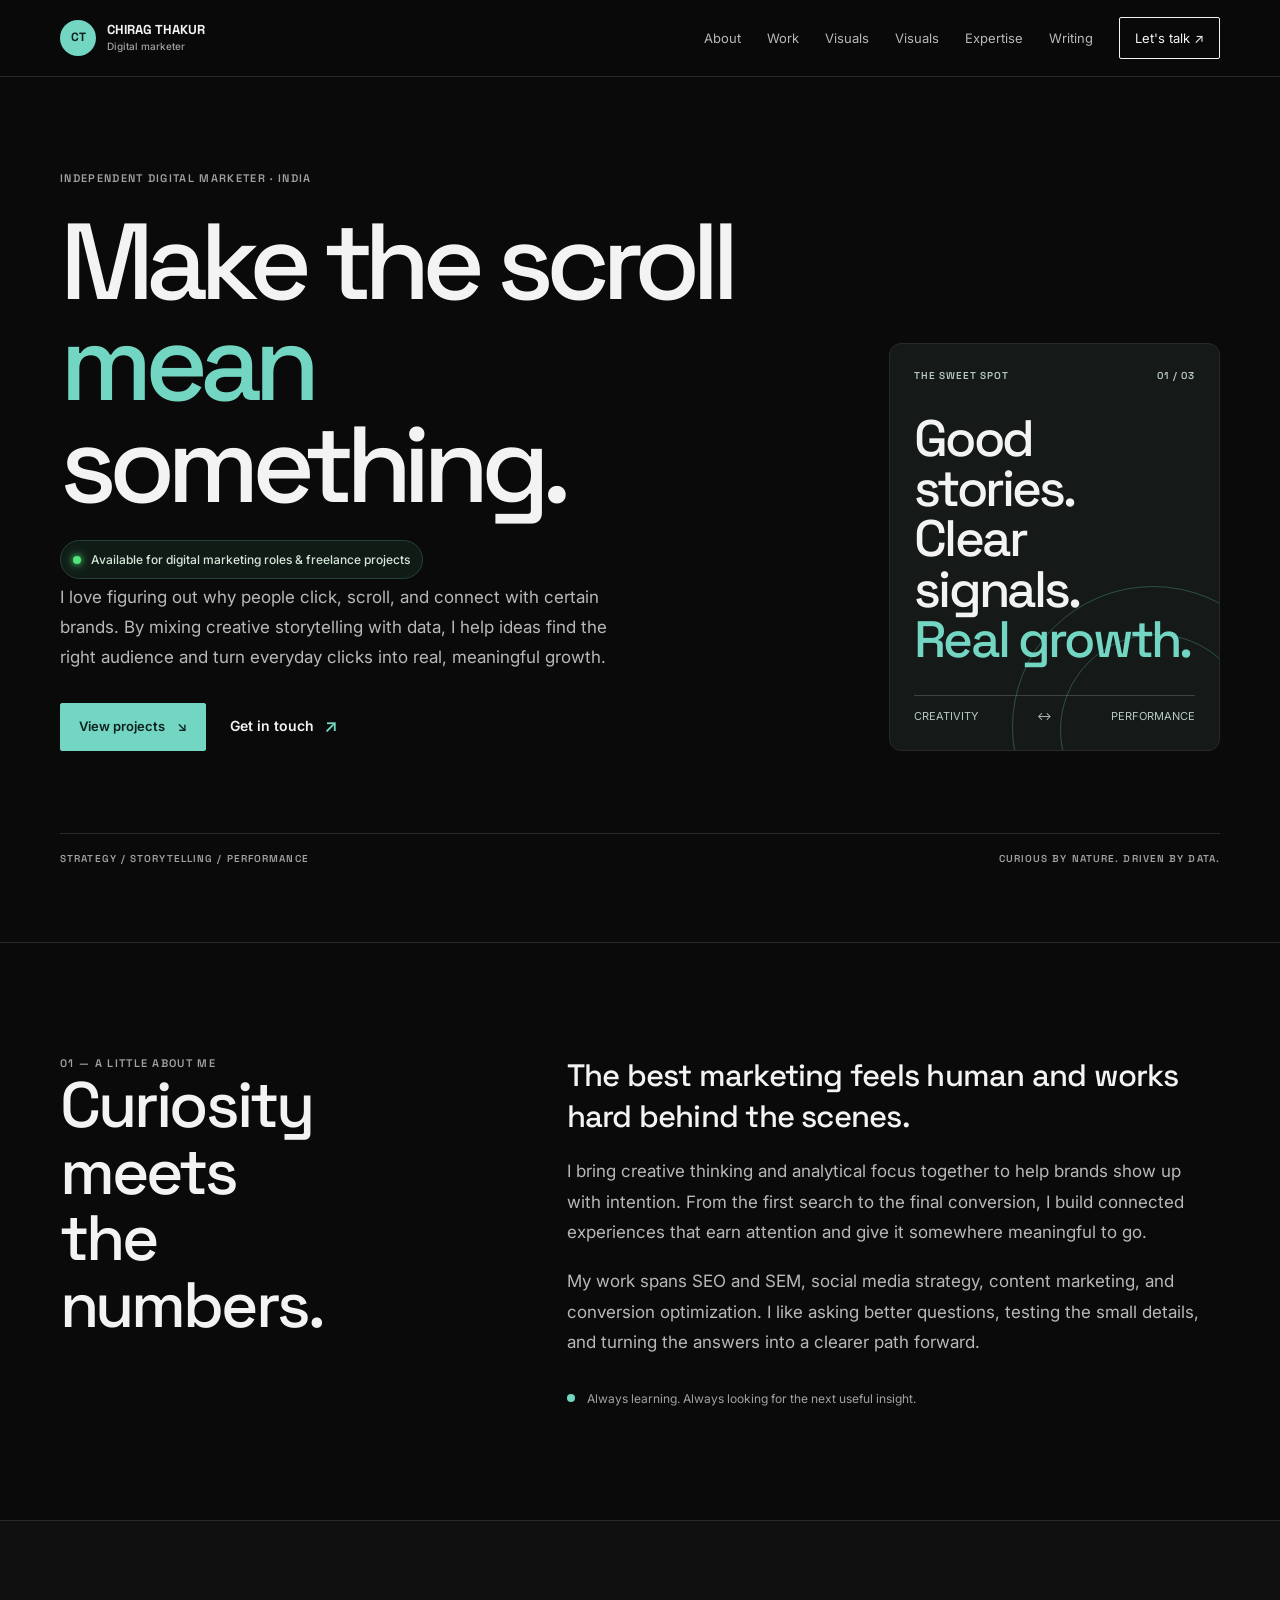
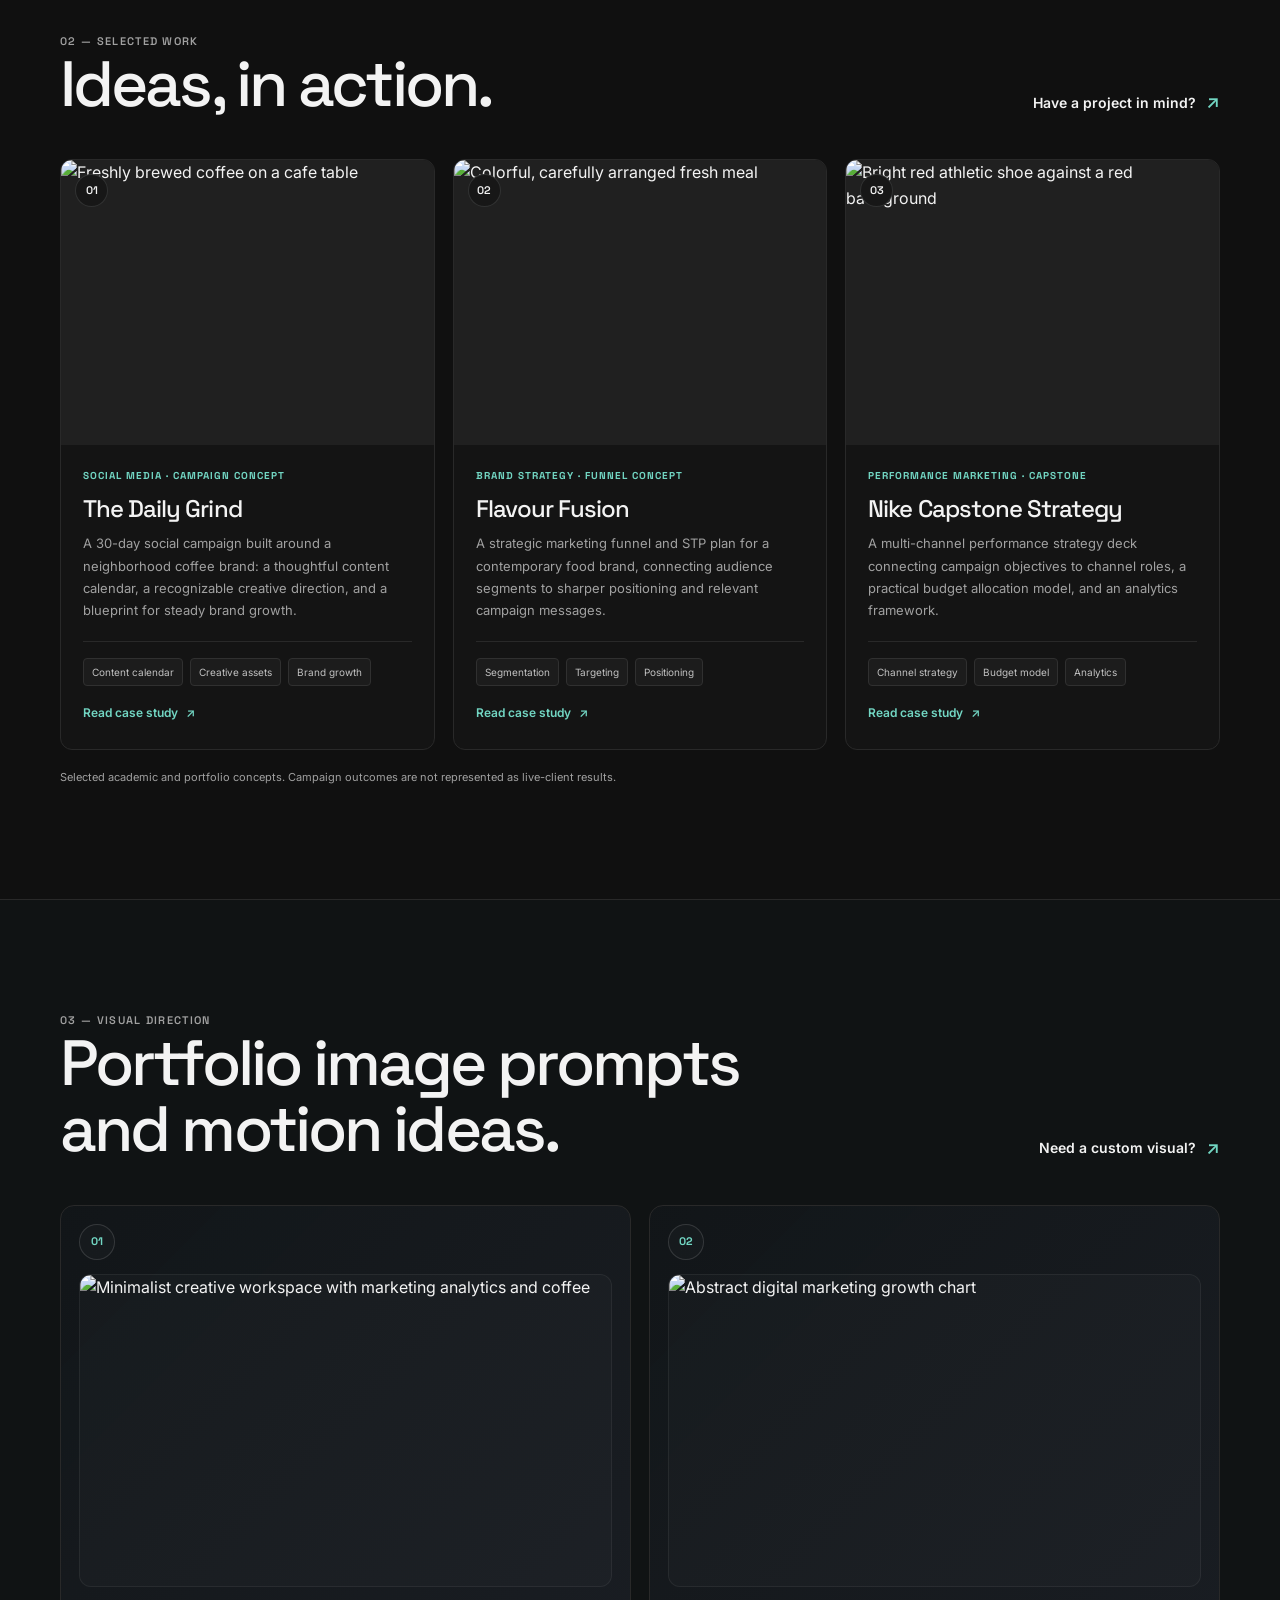
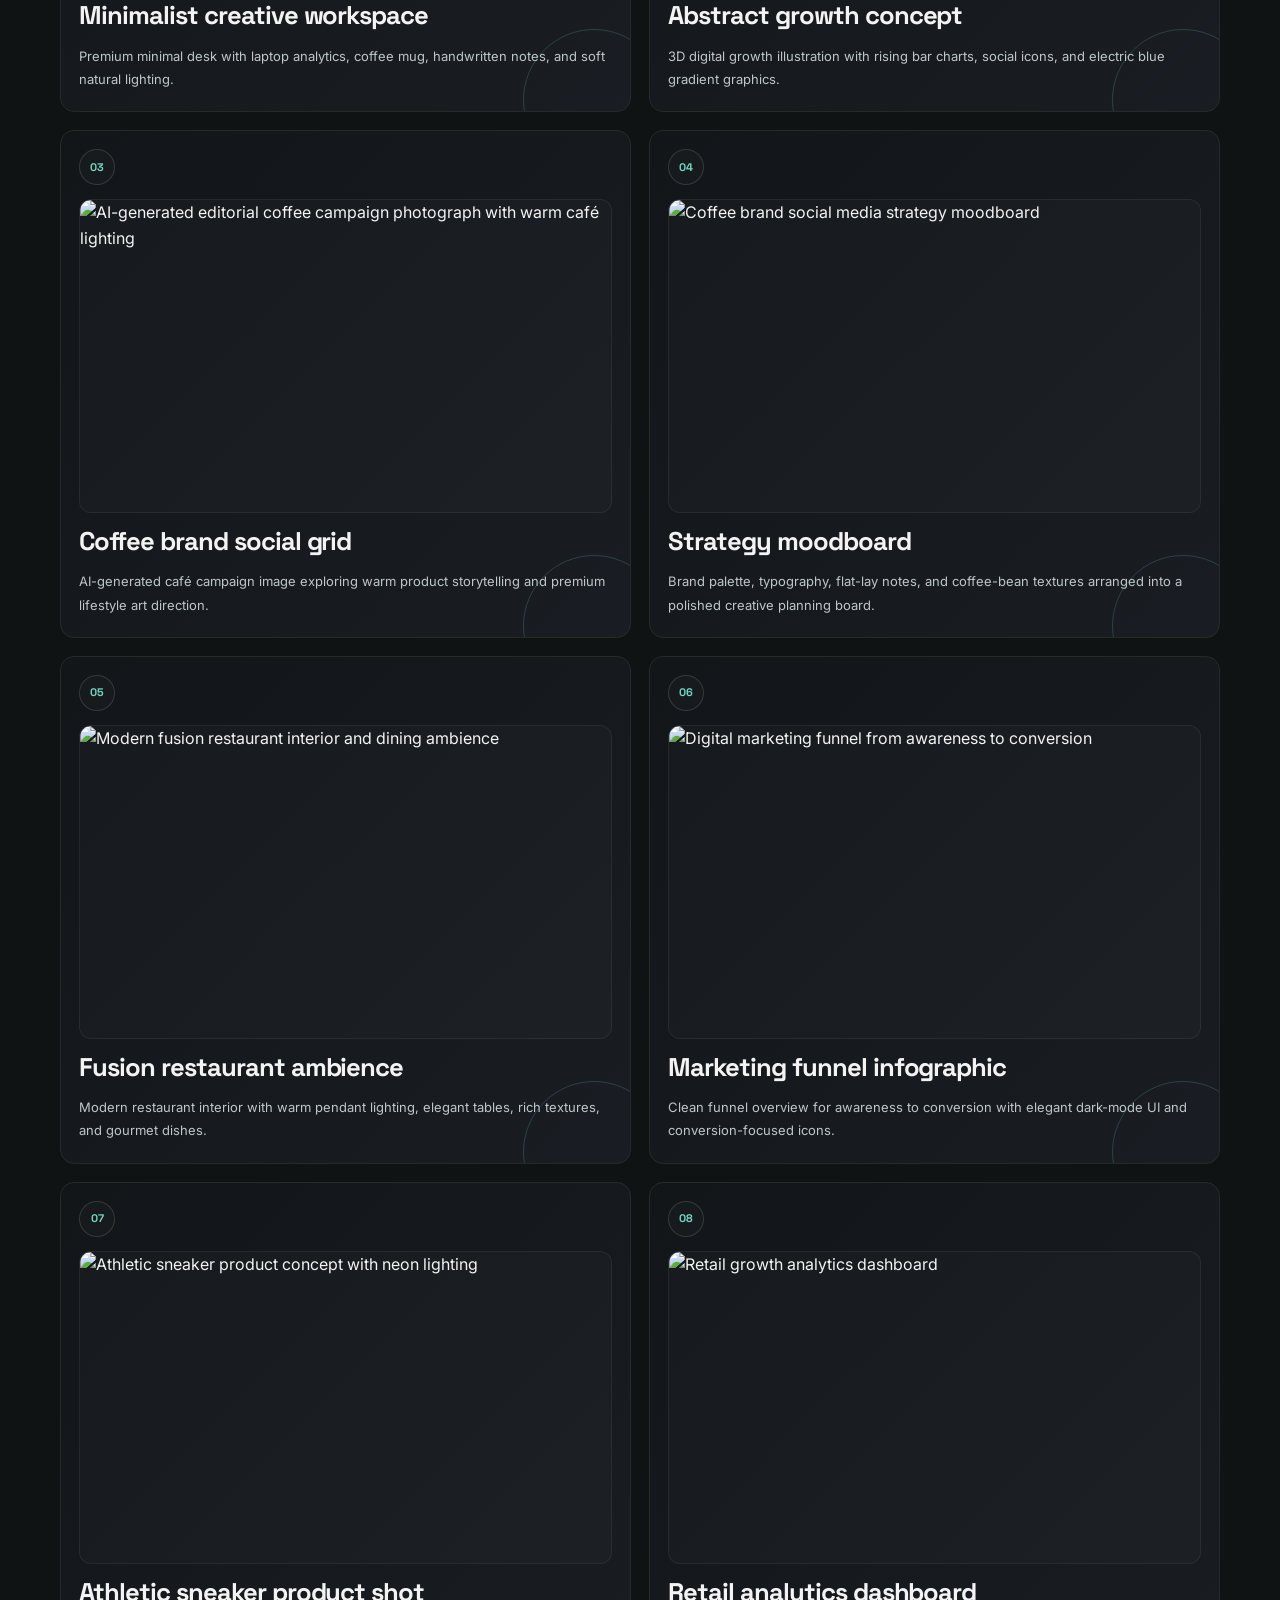
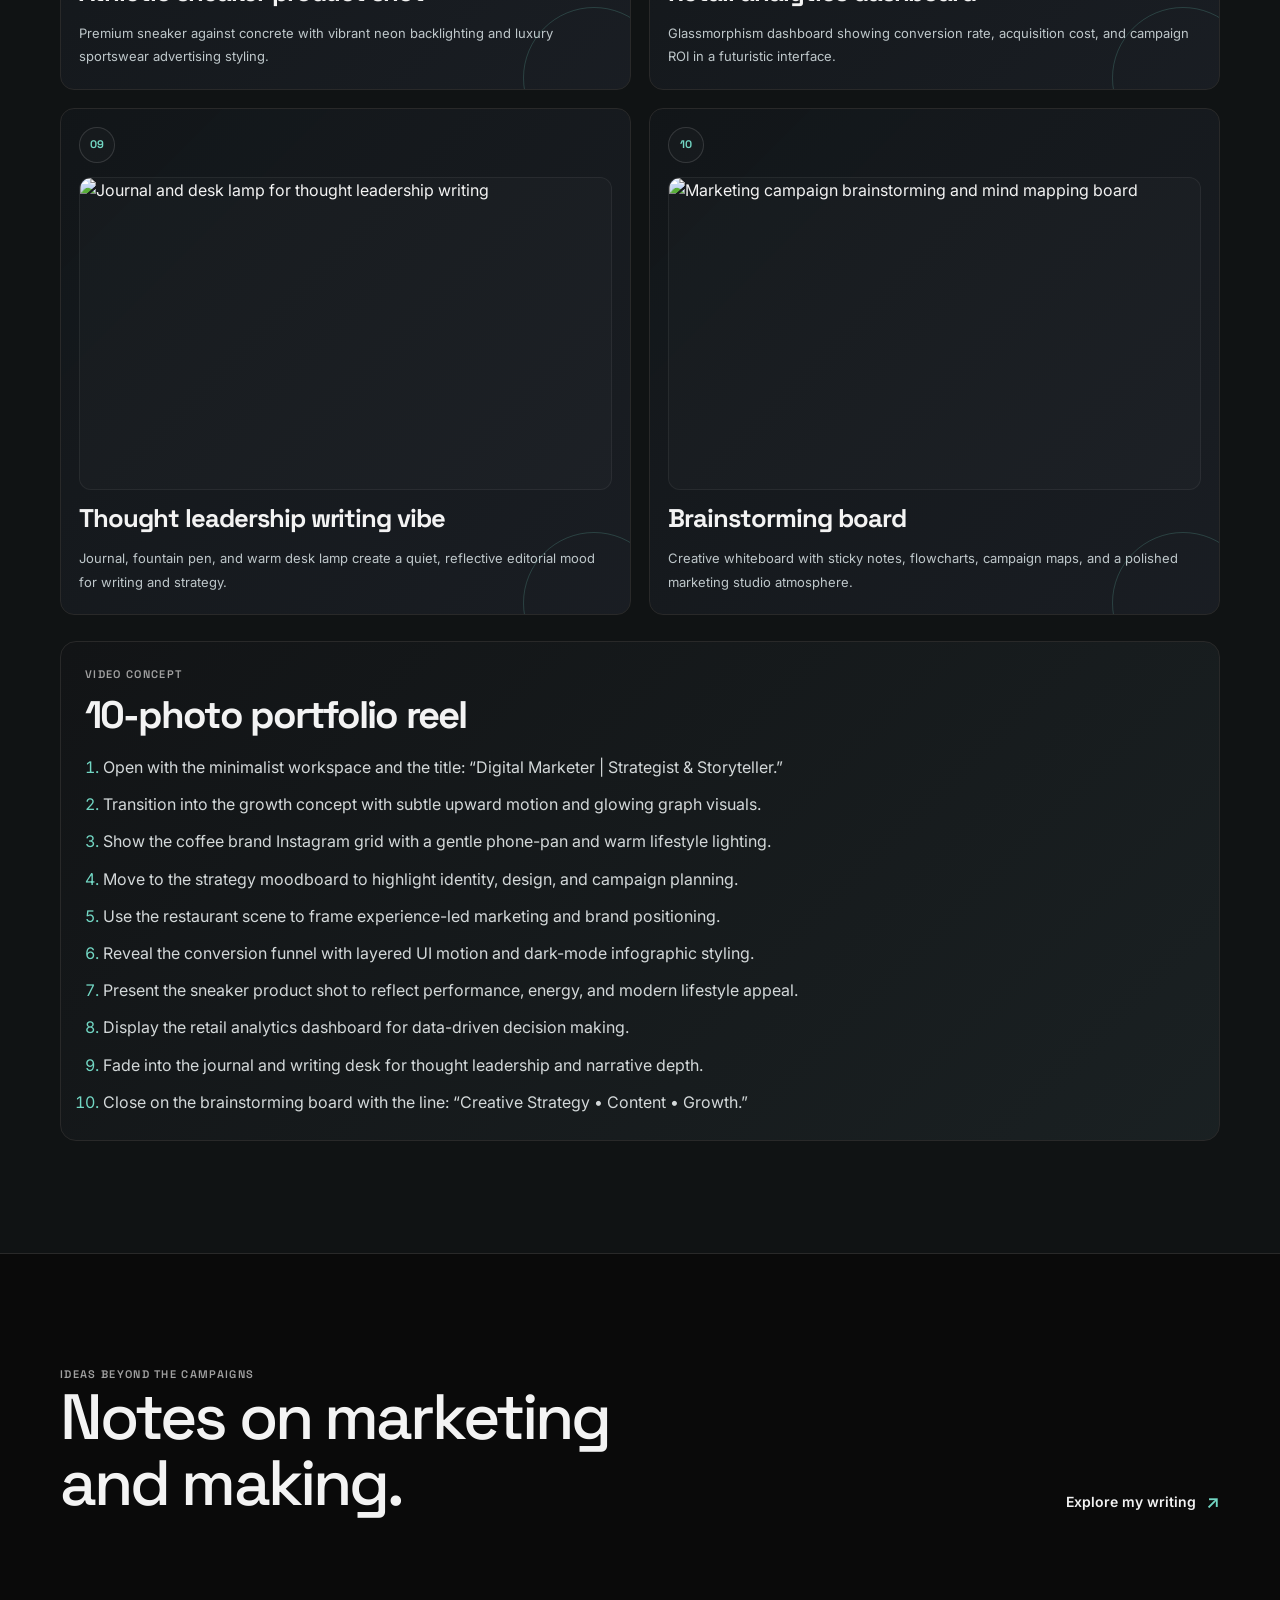
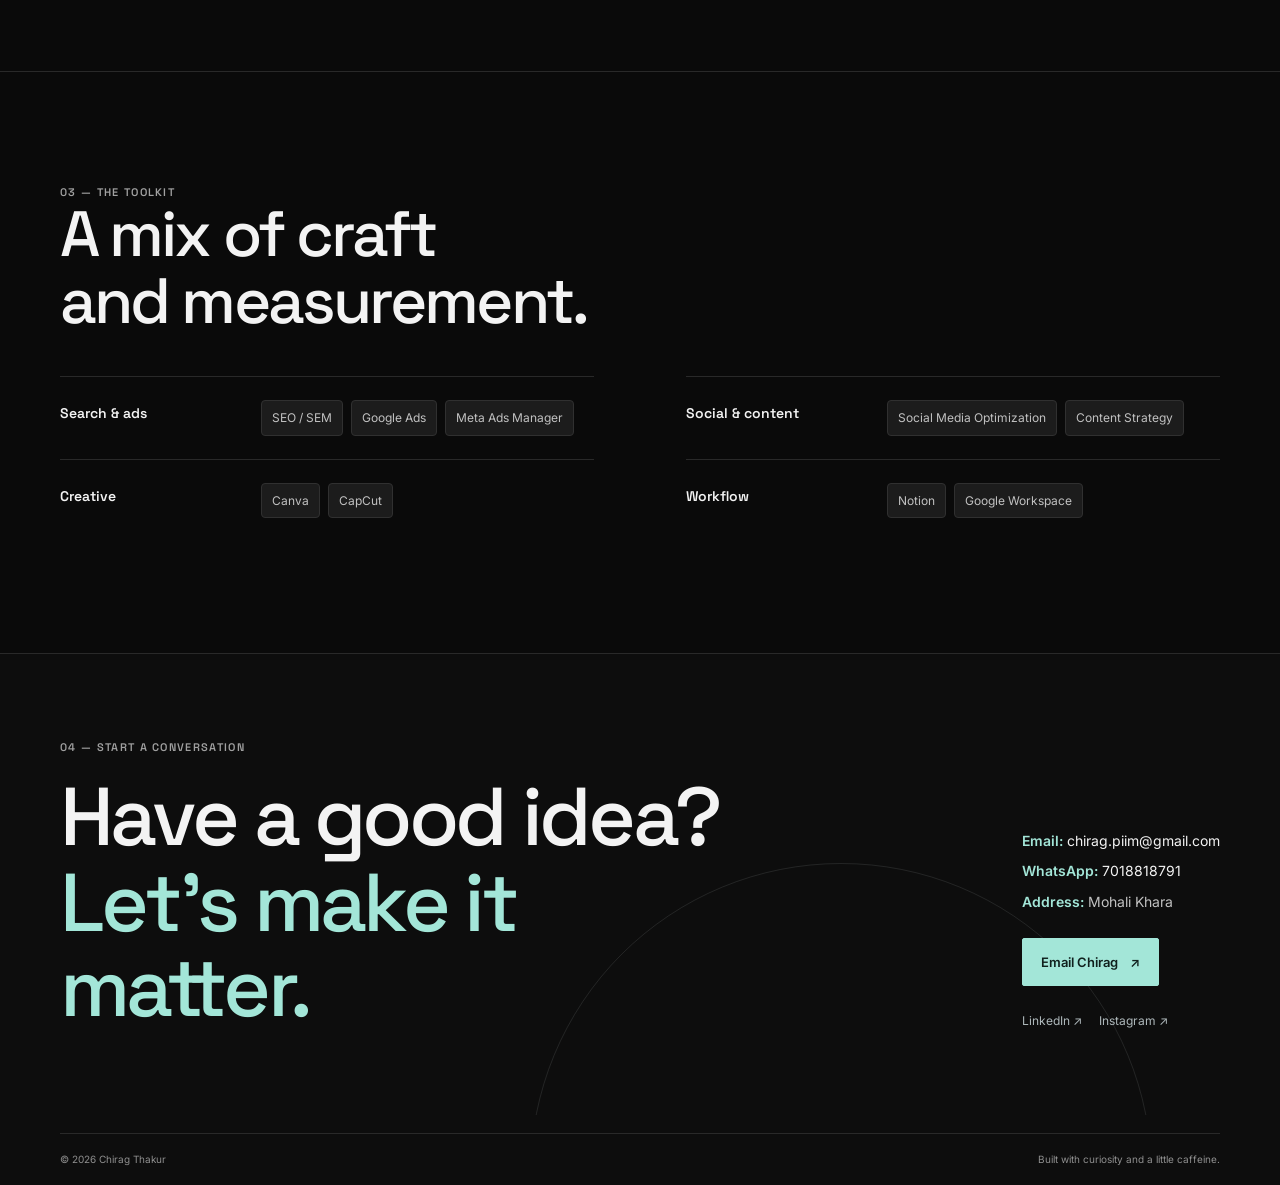
==== commit 53a44b06: "Add files via upload" ====
--- a/index (1).html
+++ b/index (1).html
@@ -188,6 +188,7 @@
         <nav class="nav" aria-label="Main navigation">
           <a href="about.html">About</a>
           <a href="work.html">Work</a>
+          <a href="visuals.html">Visuals</a>
           <a href="#visuals">Visuals</a>
           <a href="expertise.html">Expertise</a>
           <a href="writing.html">Writing</a>
@@ -297,193 +298,61 @@
           <div class="visual-grid">
             <article class="visual-card">
               <span class="visual-number">01</span>
-              <svg class="visual-art" viewBox="0 0 300 180" aria-label="Minimalist workspace illustration" role="img">
-                <defs>
-                  <linearGradient id="wsBg" x1="0" x2="1" y1="0" y2="1">
-                    <stop offset="0%" stop-color="#1f2729"/>
-                    <stop offset="100%" stop-color="#0f1416"/>
-                  </linearGradient>
-                </defs>
-                <rect width="300" height="180" fill="url(#wsBg)" rx="18"/>
-                <rect x="48" y="89" width="146" height="56" rx="6" fill="#a7e3d8" opacity="0.15"/>
-                <rect x="60" y="100" width="122" height="34" rx="4" fill="#dfe9e3"/>
-                <rect x="73" y="109" width="26" height="16" rx="2" fill="#7ad3bf"/>
-                <rect x="106" y="109" width="22" height="16" rx="2" fill="#b7ddd0"/>
-                <rect x="133" y="109" width="20" height="16" rx="2" fill="#8cc5b4"/>
-                <path d="M55 78 L174 78 L174 96 L55 96 Z" fill="#23373a"/>
-                <rect x="186" y="82" width="62" height="44" rx="10" fill="#2a3436"/>
-                <rect x="194" y="89" width="46" height="26" rx="4" fill="#7ad3bf" opacity="0.8"/>
-                <rect x="92" y="128" width="84" height="22" rx="12" fill="#f0d9bc"/>
-                <path d="M127 116 C143 120, 147 128, 146 136 L103 136 C102 128, 108 120, 127 116Z" fill="#d8c09c"/>
-                <rect x="74" y="58" width="52" height="38" rx="8" fill="#f8f5ef"/>
-                <path d="M83 74 L115 74" stroke="#8ea8a5" stroke-width="2.5" stroke-linecap="round"/>
-                <path d="M83 82 L107 82" stroke="#8ea8a5" stroke-width="2.5" stroke-linecap="round"/>
-                <circle cx="228" cy="49" r="18" fill="#f1e6d0" opacity="0.9"/>
-                <path d="M224 49 C230 42, 227 35, 220 35" stroke="#d6b791" stroke-width="3" fill="none"/>
-              </svg>
+              <img class="visual-art" src="assets/portfolio-visuals/visual-01-workspace.svg" alt="Minimalist creative workspace with marketing analytics and coffee" loading="lazy">
               <h3>Minimalist creative workspace</h3>
               <p>Premium minimal desk with laptop analytics, coffee mug, handwritten notes, and soft natural lighting.</p>
             </article>
             <article class="visual-card">
               <span class="visual-number">02</span>
-              <svg class="visual-art" viewBox="0 0 300 180" aria-label="Abstract growth illustration" role="img">
-                <rect width="300" height="180" fill="#091722" rx="18"/>
-                <path d="M0 144 C60 122, 100 110, 150 92 C205 73, 257 61, 300 43 L300 180 L0 180 Z" fill="#0e2739"/>
-                <rect x="42" y="110" width="26" height="34" rx="6" fill="#4fb7d8"/>
-                <rect x="78" y="92" width="26" height="52" rx="6" fill="#57d0d8"/>
-                <rect x="114" y="73" width="26" height="71" rx="6" fill="#74a5ff"/>
-                <rect x="150" y="62" width="26" height="82" rx="6" fill="#6c7bff"/>
-                <path d="M48 90 C84 68, 111 80, 148 43 C176 16, 215 33, 240 18" stroke="#9fe8ff" stroke-width="4.5" fill="none" stroke-linecap="round"/>
-                <circle cx="240" cy="18" r="7" fill="#8ff5d7"/>
-                <circle cx="214" cy="46" r="14" fill="#51d4d8" opacity="0.8"/>
-                <circle cx="170" cy="32" r="11" fill="#89b4ff" opacity="0.7"/>
-                <rect x="204" y="84" width="50" height="40" rx="8" fill="#1d2a4f"/>
-                <path d="M212 113 L240 88" stroke="#8ef0d8" stroke-width="3.5"/>
-                <path d="M213 88 L240 113" stroke="#8ef0d8" stroke-width="3.5"/>
-              </svg>
+              <img class="visual-art" src="assets/portfolio-visuals/visual-02-growth.svg" alt="Abstract digital marketing growth chart" loading="lazy">
               <h3>Abstract growth concept</h3>
               <p>3D digital growth illustration with rising bar charts, social icons, and electric blue gradient graphics.</p>
             </article>
             <article class="visual-card">
               <span class="visual-number">03</span>
-              <svg class="visual-art" viewBox="0 0 300 180" aria-label="Coffee social media mockup" role="img">
-                <rect width="300" height="180" fill="#f5e7d8" rx="18"/>
-                <rect x="42" y="32" width="96" height="108" rx="10" fill="#f7f4ef"/>
-                <rect x="52" y="42" width="76" height="18" rx="5" fill="#d7b38f" opacity="0.9"/>
-                <rect x="52" y="66" width="76" height="12" rx="5" fill="#e5d7c7"/>
-                <rect x="52" y="82" width="76" height="12" rx="5" fill="#e5d7c7"/>
-                <rect x="52" y="98" width="76" height="12" rx="5" fill="#e5d7c7"/>
-                <rect x="150" y="38" width="108" height="90" rx="12" fill="#f9f1e6"/>
-                <circle cx="180" cy="82" r="28" fill="#cc8b4e"/>
-                <path d="M180 62 C188 55, 188 44, 176 45 C165 46, 166 60, 173 66" fill="#fbe9d4"/>
-                <path d="M178 74 C194 86, 198 94, 198 104 C194 115, 182 117, 171 112 C160 108, 156 99, 161 88" fill="#f3d9b7"/>
-                <rect x="101" y="132" width="108" height="16" rx="8" fill="#d49862" opacity="0.9"/>
-                <circle cx="96" cy="136" r="18" fill="#d7b38f"/>
-                <circle cx="202" cy="136" r="18" fill="#c48c64"/>
-              </svg>
+              <img class="visual-art" src="assets/portfolio-visuals/ai-coffee-campaign.jpg" alt="AI-generated editorial coffee campaign photograph with warm café lighting" loading="lazy">
               <h3>Coffee brand social grid</h3>
-              <p>Artisanal latte art, cozy café styling, and a premium smartphone Instagram grid mockup in warm golden light.</p>
+              <p>AI-generated café campaign image exploring warm product storytelling and premium lifestyle art direction.</p>
             </article>
             <article class="visual-card">
               <span class="visual-number">04</span>
-              <svg class="visual-art" viewBox="0 0 300 180" aria-label="Strategy moodboard" role="img">
-                <rect width="300" height="180" fill="#f3efe8" rx="18"/>
-                <rect x="36" y="38" width="64" height="58" rx="10" fill="#f9d9b4"/>
-                <rect x="110" y="38" width="64" height="58" rx="10" fill="#d8ebe7"/>
-                <rect x="184" y="38" width="78" height="58" rx="10" fill="#f9f4f0"/>
-                <rect x="56" y="106" width="92" height="38" rx="10" fill="#f0d4c9"/>
-                <rect x="160" y="106" width="82" height="38" rx="10" fill="#dfe9ef"/>
-                <circle cx="74" cy="60" r="10" fill="#bf8d5d"/>
-                <circle cx="134" cy="60" r="10" fill="#7eb0a9"/>
-                <circle cx="214" cy="60" r="10" fill="#d9ca8f"/>
-                <path d="M52 148 L82 128 L104 148" stroke="#8d8578" stroke-width="3" fill="none"/>
-                <text x="195" y="127" font-size="12" fill="#4d4d4d" font-family="sans-serif">POST</text>
-              </svg>
+              <img class="visual-art" src="assets/portfolio-visuals/visual-04-moodboard.svg" alt="Coffee brand social media strategy moodboard" loading="lazy">
               <h3>Strategy moodboard</h3>
               <p>Brand palette, typography, flat-lay notes, and coffee-bean textures arranged into a polished creative planning board.</p>
             </article>
             <article class="visual-card">
               <span class="visual-number">05</span>
-              <svg class="visual-art" viewBox="0 0 300 180" aria-label="Restaurant ambience illustration" role="img">
-                <rect width="300" height="180" fill="#1d1916" rx="18"/>
-                <rect x="34" y="116" width="232" height="22" rx="8" fill="#3a312c"/>
-                <rect x="52" y="86" width="52" height="30" rx="8" fill="#c5a476"/>
-                <rect x="124" y="80" width="52" height="36" rx="8" fill="#be8c5d"/>
-                <rect x="196" y="86" width="52" height="30" rx="8" fill="#d5b084"/>
-                <circle cx="58" cy="60" r="18" fill="#e7b062" opacity="0.9"/>
-                <circle cx="154" cy="54" r="20" fill="#f0d08e" opacity="0.9"/>
-                <circle cx="242" cy="60" r="18" fill="#ebbc78" opacity="0.9"/>
-                <circle cx="112" cy="140" r="22" fill="#d26d3a"/>
-                <circle cx="178" cy="142" r="22" fill="#c55a43"/>
-                <path d="M96 120 L92 140 L122 140 L118 120 Z" fill="#a35b3b"/>
-                <path d="M162 120 L158 142 L194 142 L190 120 Z" fill="#b9623f"/>
-              </svg>
+              <img class="visual-art" src="assets/portfolio-visuals/visual-05-restaurant.svg" alt="Modern fusion restaurant interior and dining ambience" loading="lazy">
               <h3>Fusion restaurant ambience</h3>
               <p>Modern restaurant interior with warm pendant lighting, elegant tables, rich textures, and gourmet dishes.</p>
             </article>
             <article class="visual-card">
               <span class="visual-number">06</span>
-              <svg class="visual-art" viewBox="0 0 300 180" aria-label="Marketing funnel infographic" role="img">
-                <rect width="300" height="180" fill="#0b1320" rx="18"/>
-                <path d="M70 135 L160 40 L250 135 Z" fill="#1d2b42"/>
-                <path d="M92 135 L160 72 L228 135 Z" fill="#2a4d65"/>
-                <path d="M118 135 L160 101 L202 135 Z" fill="#3d6a85"/>
-                <circle cx="75" cy="64" r="11" fill="#8ce8d9"/>
-                <circle cx="160" cy="102" r="10" fill="#79b6ff"/>
-                <circle cx="245" cy="64" r="11" fill="#9ce7d7"/>
-                <rect x="20" y="150" width="70" height="12" rx="6" fill="#7ec3ff" opacity="0.8"/>
-                <rect x="114" y="150" width="90" height="12" rx="6" fill="#61d5d1" opacity="0.8"/>
-                <rect x="206" y="150" width="74" height="12" rx="6" fill="#8bd9be" opacity="0.8"/>
-              </svg>
+              <img class="visual-art" src="assets/portfolio-visuals/visual-06-funnel.svg" alt="Digital marketing funnel from awareness to conversion" loading="lazy">
               <h3>Marketing funnel infographic</h3>
               <p>Clean funnel overview for awareness to conversion with elegant dark-mode UI and conversion-focused icons.</p>
             </article>
             <article class="visual-card">
               <span class="visual-number">07</span>
-              <svg class="visual-art" viewBox="0 0 300 180" aria-label="Athletic sneaker product shot" role="img">
-                <rect width="300" height="180" fill="#10162d" rx="18"/>
-                <rect x="45" y="120" width="210" height="30" rx="10" fill="#1c2747"/>
-                <path d="M76 110 L138 82 L195 92 L222 110 L186 116 L148 120 L106 121 Z" fill="#f3f5f7"/>
-                <path d="M84 107 L140 82 L196 92 L214 104 L170 109 L137 111 L102 112 Z" fill="#ff4db5" opacity="0.6"/>
-                <path d="M96 94 L224 94" stroke="#6bf0ff" stroke-width="3" opacity="0.7"/>
-                <path d="M116 112 L146 50" stroke="#6bf0ff" stroke-width="4" opacity="0.8"/>
-                <path d="M152 110 L188 48" stroke="#ff477d" stroke-width="4" opacity="0.8"/>
-              </svg>
+              <img class="visual-art" src="assets/portfolio-visuals/visual-07-sneaker.svg" alt="Athletic sneaker product concept with neon lighting" loading="lazy">
               <h3>Athletic sneaker product shot</h3>
               <p>Premium sneaker against concrete with vibrant neon backlighting and luxury sportswear advertising styling.</p>
             </article>
             <article class="visual-card">
               <span class="visual-number">08</span>
-              <svg class="visual-art" viewBox="0 0 300 180" aria-label="Retail analytics dashboard" role="img">
-                <rect width="300" height="180" fill="#101720" rx="18"/>
-                <rect x="38" y="32" width="224" height="118" rx="14" fill="#17242d" stroke="#2a4a5e"/>
-                <rect x="52" y="46" width="86" height="12" rx="6" fill="#82ebdc"/>
-                <rect x="52" y="70" width="72" height="8" rx="4" fill="#355a74"/>
-                <rect x="52" y="84" width="94" height="8" rx="4" fill="#355a74"/>
-                <path d="M190 120 C210 92, 220 94, 230 80 C240 68, 242 52, 252 48" stroke="#74d0ff" stroke-width="4" fill="none" stroke-linecap="round"/>
-                <rect x="188" y="54" width="16" height="42" rx="3" fill="#66d4d9"/>
-                <rect x="210" y="62" width="16" height="34" rx="3" fill="#77a0ff"/>
-                <rect x="232" y="76" width="16" height="20" rx="3" fill="#7bdcb2"/>
-                <circle cx="134" cy="132" r="28" fill="#17242d" stroke="#2c5366"/>
-                <path d="M118 132 L129 120 L140 127 L152 116" stroke="#71e4db" stroke-width="3" fill="none"/>
-              </svg>
+              <img class="visual-art" src="assets/portfolio-visuals/visual-08-dashboard.svg" alt="Retail growth analytics dashboard" loading="lazy">
               <h3>Retail analytics dashboard</h3>
               <p>Glassmorphism dashboard showing conversion rate, acquisition cost, and campaign ROI in a futuristic interface.</p>
             </article>
             <article class="visual-card">
               <span class="visual-number">09</span>
-              <svg class="visual-art" viewBox="0 0 300 180" aria-label="Thought leadership writing scene" role="img">
-                <rect width="300" height="180" fill="#171312" rx="18"/>
-                <rect x="42" y="50" width="118" height="72" rx="8" fill="#6d4b3a"/>
-                <path d="M74 54 L119 54 L119 116 L74 116 Z" fill="#e9d7c3" opacity="0.55"/>
-                <path d="M90 48 L90 120" stroke="#a58362" stroke-width="3"/>
-                <path d="M106 48 L106 120" stroke="#a58362" stroke-width="3"/>
-                <rect x="184" y="54" width="46" height="54" rx="8" fill="#e6d4b3"/>
-                <path d="M185 58 L228 58" stroke="#bca37b" stroke-width="3"/>
-                <path d="M188 70 L225 70" stroke="#bca37b" stroke-width="3"/>
-                <path d="M190 83 L223 83" stroke="#bca37b" stroke-width="3"/>
-                <path d="M202 108 L202 142" stroke="#f0c979" stroke-width="4"/>
-                <path d="M196 148 C201 134, 217 134, 223 148" stroke="#f0c979" stroke-width="4" fill="none"/>
-                <circle cx="219" cy="58" r="14" fill="#f2d39a"/>
-              </svg>
+              <img class="visual-art" src="assets/portfolio-visuals/visual-09-writing.svg" alt="Journal and desk lamp for thought leadership writing" loading="lazy">
               <h3>Thought leadership writing vibe</h3>
               <p>Journal, fountain pen, and warm desk lamp create a quiet, reflective editorial mood for writing and strategy.</p>
             </article>
             <article class="visual-card">
               <span class="visual-number">10</span>
-              <svg class="visual-art" viewBox="0 0 300 180" aria-label="Creative brainstorming board" role="img">
-                <rect width="300" height="180" fill="#edf4f4" rx="18"/>
-                <rect x="32" y="32" width="236" height="112" rx="14" fill="#f8fafb" stroke="#dfeae7"/>
-                <rect x="48" y="52" width="52" height="28" rx="7" fill="#f5d98e"/>
-                <rect x="108" y="52" width="62" height="28" rx="7" fill="#d4ecf7"/>
-                <rect x="178" y="52" width="58" height="28" rx="7" fill="#f7d2ce"/>
-                <rect x="60" y="90" width="80" height="34" rx="8" fill="#dcefe5"/>
-                <rect x="150" y="90" width="82" height="34" rx="8" fill="#e9e5f7"/>
-                <path d="M68 120 L126 120" stroke="#7b868a" stroke-width="3" stroke-linecap="round"/>
-                <path d="M110 66 L110 130" stroke="#7b868a" stroke-width="3" stroke-linecap="round"/>
-                <path d="M166 66 L166 130" stroke="#7b868a" stroke-width="3" stroke-linecap="round"/>
-                <path d="M176 98 L234 98" stroke="#7b868a" stroke-width="3" stroke-linecap="round"/>
-              </svg>
+              <img class="visual-art" src="assets/portfolio-visuals/visual-10-brainstorm.svg" alt="Marketing campaign brainstorming and mind mapping board" loading="lazy">
               <h3>Brainstorming board</h3>
               <p>Creative whiteboard with sticky notes, flowcharts, campaign maps, and a polished marketing studio atmosphere.</p>
             </article>
